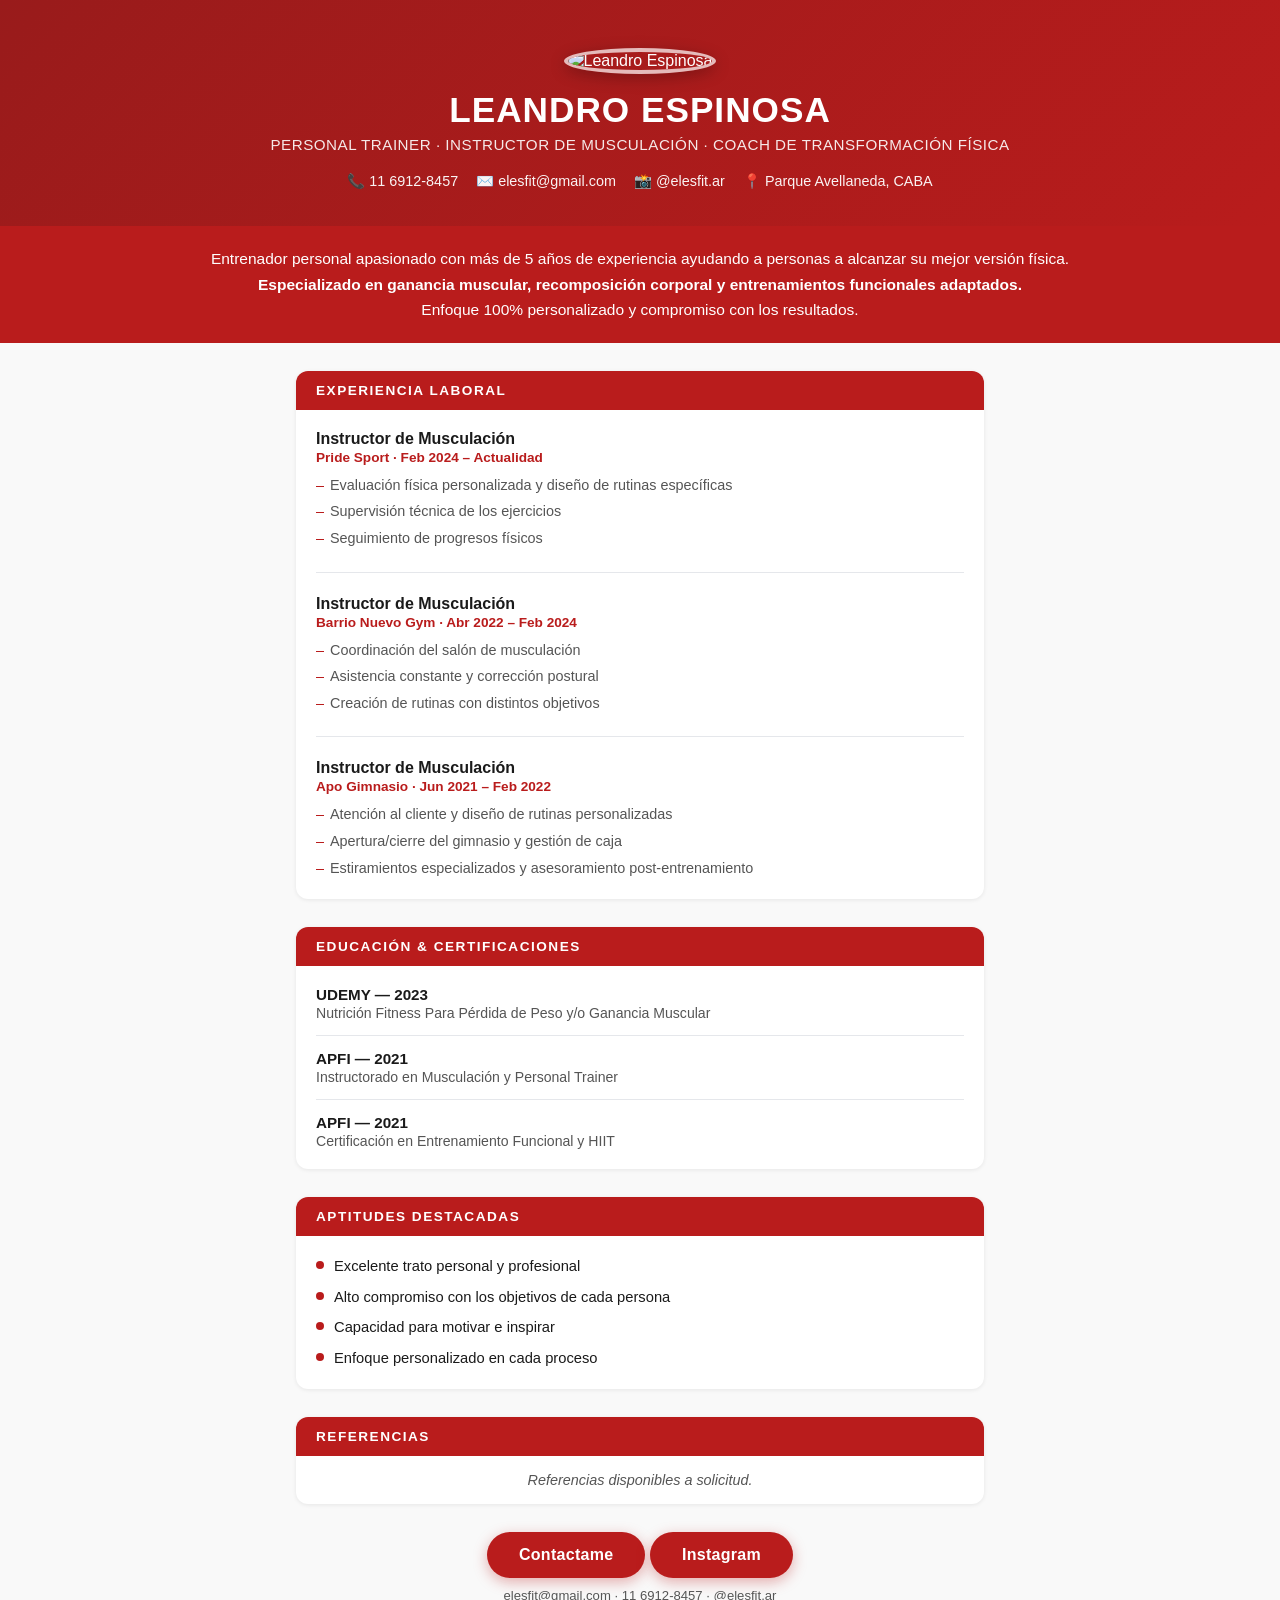
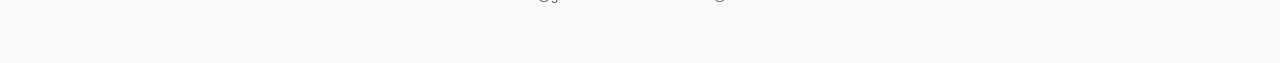
==== index.html @ 53b7972f "Add CV page" ====
<!DOCTYPE html>
<html lang="es">
<head>
  <meta charset="UTF-8">
  <meta name="viewport" content="width=device-width, initial-scale=1">
  <title>Leandro Espinosa — Personal Trainer</title>
  <meta name="description" content="Personal Trainer, Instructor de Musculación & Coach de Transformación Física. +5 años de experiencia. Parque Avellaneda, CABA.">
  <link rel="icon" type="image/png" href="/favicon.png">
  <meta property="og:type" content="website">
  <meta property="og:title" content="Leandro Espinosa — Personal Trainer">
  <meta property="og:description" content="Personal Trainer, Instructor de Musculación & Coach de Transformación Física. +5 años de experiencia. Parque Avellaneda, CABA.">
  <meta property="og:image" content="https://raw.githubusercontent.com/elesfit/elesfit/main/og-image.jpg">
  <meta name="twitter:card" content="summary_large_image">
  <meta name="twitter:image" content="https://raw.githubusercontent.com/elesfit/elesfit/main/og-image.jpg">
  <link rel="manifest" href="__ZAPIA_SITE_URL__/manifest.webmanifest">
  <meta name="theme-color" content="#b91c1c">
  <meta name="apple-mobile-web-app-capable" content="yes">
  <meta name="apple-mobile-web-app-status-bar-style" content="default">
  <meta name="apple-mobile-web-app-title" content="Leandro Espinosa">
  <link rel="apple-touch-icon" href="__ZAPIA_SITE_URL__/apple-touch-icon.png">
  <style>
    *, *::before, *::after { box-sizing: border-box; margin: 0; padding: 0; }

    :root {
      --red: #b91c1c;
      --red-dark: #991b1b;
      --bg: #f9f9f9;
      --card: #ffffff;
      --text: #1a1a1a;
      --muted: #555;
      --border: #e5e7eb;
    }

    body {
      font-family: 'Segoe UI', Arial, sans-serif;
      background: var(--bg);
      color: var(--text);
      min-height: 100vh;
    }

    /* ── HERO ── */
    .hero {
      background: linear-gradient(135deg, var(--red-dark) 0%, var(--red) 100%);
      color: #fff;
      padding: 48px 24px 36px;
      text-align: center;
    }

    .hero-name {
      font-size: 2.2rem;
      font-weight: 800;
      letter-spacing: 1px;
      text-transform: uppercase;
    }

    .hero-title {
      font-size: 0.95rem;
      font-weight: 400;
      opacity: 0.9;
      margin-top: 6px;
      letter-spacing: 0.5px;
      text-transform: uppercase;
    }

    .hero-contacts {
      margin-top: 20px;
      display: flex;
      flex-wrap: wrap;
      justify-content: center;
      gap: 10px 18px;
    }

    .hero-contacts a {
      color: #fff;
      text-decoration: none;
      font-size: 0.9rem;
      opacity: 0.95;
      display: flex;
      align-items: center;
      gap: 5px;
    }

    .hero-contacts a:hover { opacity: 1; text-decoration: underline; }

    /* ── PROFILE PHOTO ── */
    .hero-photo {
      width: 120px;
      height: 120px;
      border-radius: 50%;
      object-fit: cover;
      object-position: center top;
      border: 4px solid rgba(255,255,255,0.7);
      margin-bottom: 16px;
      box-shadow: 0 4px 16px rgba(0,0,0,0.25);
    }

    /* ── INTRO ── */
    .intro {
      background: var(--red);
      color: #fff;
      padding: 20px 24px;
      text-align: center;
      font-size: 0.97rem;
      line-height: 1.65;
    }

    .intro strong { font-weight: 700; }

    /* ── MAIN LAYOUT ── */
    .container {
      max-width: 720px;
      margin: 0 auto;
      padding: 28px 16px 60px;
      display: flex;
      flex-direction: column;
      gap: 28px;
    }

    /* ── CARD ── */
    .card {
      background: var(--card);
      border-radius: 12px;
      box-shadow: 0 1px 4px rgba(0,0,0,0.08);
      overflow: hidden;
    }

    .card-header {
      background: var(--red);
      color: #fff;
      padding: 12px 20px;
      font-size: 0.85rem;
      font-weight: 700;
      letter-spacing: 1.5px;
      text-transform: uppercase;
    }

    .card-body {
      padding: 20px;
    }

    /* ── EXPERIENCE ── */
    .job + .job {
      margin-top: 22px;
      padding-top: 22px;
      border-top: 1px solid var(--border);
    }

    .job-role {
      font-size: 1rem;
      font-weight: 700;
      color: var(--text);
    }

    .job-meta {
      font-size: 0.85rem;
      color: var(--red);
      font-weight: 600;
      margin-top: 2px;
    }

    .job-tasks {
      margin-top: 10px;
      list-style: none;
      display: flex;
      flex-direction: column;
      gap: 5px;
    }

    .job-tasks li {
      font-size: 0.9rem;
      color: var(--muted);
      padding-left: 14px;
      position: relative;
      line-height: 1.5;
    }

    .job-tasks li::before {
      content: "–";
      position: absolute;
      left: 0;
      color: var(--red);
    }

    /* ── EDUCATION ── */
    .edu-item + .edu-item {
      margin-top: 14px;
      padding-top: 14px;
      border-top: 1px solid var(--border);
    }

    .edu-title {
      font-size: 0.95rem;
      font-weight: 700;
    }

    .edu-sub {
      font-size: 0.88rem;
      color: var(--muted);
      margin-top: 2px;
    }

    /* ── SKILLS ── */
    .skills-grid {
      display: flex;
      flex-direction: column;
      gap: 10px;
    }

    .skill-item {
      display: flex;
      align-items: flex-start;
      gap: 10px;
      font-size: 0.92rem;
      color: var(--text);
      line-height: 1.4;
    }

    .skill-dot {
      width: 8px;
      height: 8px;
      border-radius: 50%;
      background: var(--red);
      margin-top: 5px;
      flex-shrink: 0;
    }

    /* ── REFERENCES ── */
    .ref-note {
      font-size: 0.9rem;
      color: var(--muted);
      font-style: italic;
      text-align: center;
      padding: 16px 20px;
    }

    /* ── CONTACT CTA ── */
    .cta {
      text-align: center;
      padding: 0 16px;
    }

    .cta a {
      display: inline-block;
      background: var(--red);
      color: #fff;
      text-decoration: none;
      padding: 14px 32px;
      border-radius: 30px;
      font-weight: 700;
      font-size: 1rem;
      letter-spacing: 0.3px;
      box-shadow: 0 4px 14px rgba(185,28,28,0.35);
    }

    .cta a:hover { background: var(--red-dark); }

    .cta-label {
      margin-top: 10px;
      font-size: 0.82rem;
      color: var(--muted);
    }
  </style>
</head>
<body>

  <!-- HERO -->
  <div class="hero">
    <img class="hero-photo" src="https://raw.githubusercontent.com/elesfit/elesfit/main/og-image.jpg" alt="Leandro Espinosa">
    <div class="hero-name">Leandro Espinosa</div>
    <div class="hero-title">Personal Trainer · Instructor de Musculación · Coach de Transformación Física</div>
    <div class="hero-contacts">
      <a href="tel:+541169128457">📞 11 6912-8457</a>
      <a href="mailto:elesfit@gmail.com">✉️ elesfit@gmail.com</a>
      <a href="https://www.instagram.com/elesfit.ar" target="_blank">📸 @elesfit.ar</a>
      <a href="#">📍 Parque Avellaneda, CABA</a>
    </div>
  </div>

  <!-- INTRO -->
  <div class="intro">
    Entrenador personal apasionado con más de 5 años de experiencia ayudando a personas a alcanzar su mejor versión física.<br>
    <strong>Especializado en ganancia muscular, recomposición corporal y entrenamientos funcionales adaptados.</strong><br>
    Enfoque 100% personalizado y compromiso con los resultados.
  </div>

  <div class="container">

    <!-- EXPERIENCIA LABORAL -->
    <div class="card">
      <div class="card-header">Experiencia Laboral</div>
      <div class="card-body">

        <div class="job">
          <div class="job-role">Instructor de Musculación</div>
          <div class="job-meta">Pride Sport · Feb 2024 – Actualidad</div>
          <ul class="job-tasks">
            <li>Evaluación física personalizada y diseño de rutinas específicas</li>
            <li>Supervisión técnica de los ejercicios</li>
            <li>Seguimiento de progresos físicos</li>
          </ul>
        </div>

        <div class="job">
          <div class="job-role">Instructor de Musculación</div>
          <div class="job-meta">Barrio Nuevo Gym · Abr 2022 – Feb 2024</div>
          <ul class="job-tasks">
            <li>Coordinación del salón de musculación</li>
            <li>Asistencia constante y corrección postural</li>
            <li>Creación de rutinas con distintos objetivos</li>
          </ul>
        </div>

        <div class="job">
          <div class="job-role">Instructor de Musculación</div>
          <div class="job-meta">Apo Gimnasio · Jun 2021 – Feb 2022</div>
          <ul class="job-tasks">
            <li>Atención al cliente y diseño de rutinas personalizadas</li>
            <li>Apertura/cierre del gimnasio y gestión de caja</li>
            <li>Estiramientos especializados y asesoramiento post-entrenamiento</li>
          </ul>
        </div>

      </div>
    </div>

    <!-- EDUCACIÓN -->
    <div class="card">
      <div class="card-header">Educación &amp; Certificaciones</div>
      <div class="card-body">

        <div class="edu-item">
          <div class="edu-title">UDEMY — 2023</div>
          <div class="edu-sub">Nutrición Fitness Para Pérdida de Peso y/o Ganancia Muscular</div>
        </div>

        <div class="edu-item">
          <div class="edu-title">APFI — 2021</div>
          <div class="edu-sub">Instructorado en Musculación y Personal Trainer</div>
        </div>

        <div class="edu-item">
          <div class="edu-title">APFI — 2021</div>
          <div class="edu-sub">Certificación en Entrenamiento Funcional y HIIT</div>
        </div>

      </div>
    </div>

    <!-- APTITUDES -->
    <div class="card">
      <div class="card-header">Aptitudes Destacadas</div>
      <div class="card-body">
        <div class="skills-grid">
          <div class="skill-item"><div class="skill-dot"></div><span>Excelente trato personal y profesional</span></div>
          <div class="skill-item"><div class="skill-dot"></div><span>Alto compromiso con los objetivos de cada persona</span></div>
          <div class="skill-item"><div class="skill-dot"></div><span>Capacidad para motivar e inspirar</span></div>
          <div class="skill-item"><div class="skill-dot"></div><span>Enfoque personalizado en cada proceso</span></div>
        </div>
      </div>
    </div>

    <!-- REFERENCIAS -->
    <div class="card">
      <div class="card-header">Referencias</div>
      <div class="ref-note">Referencias disponibles a solicitud.</div>
    </div>

    <!-- CTA -->
    <div class="cta">
      <a href="mailto:elesfit@gmail.com">Contactame</a>
      <a href="https://www.instagram.com/elesfit.ar" target="_blank">Instagram</a>
      <div class="cta-label">elesfit@gmail.com · 11 6912-8457 · @elesfit.ar</div>
    </div>

  </div>

</body>
</html>
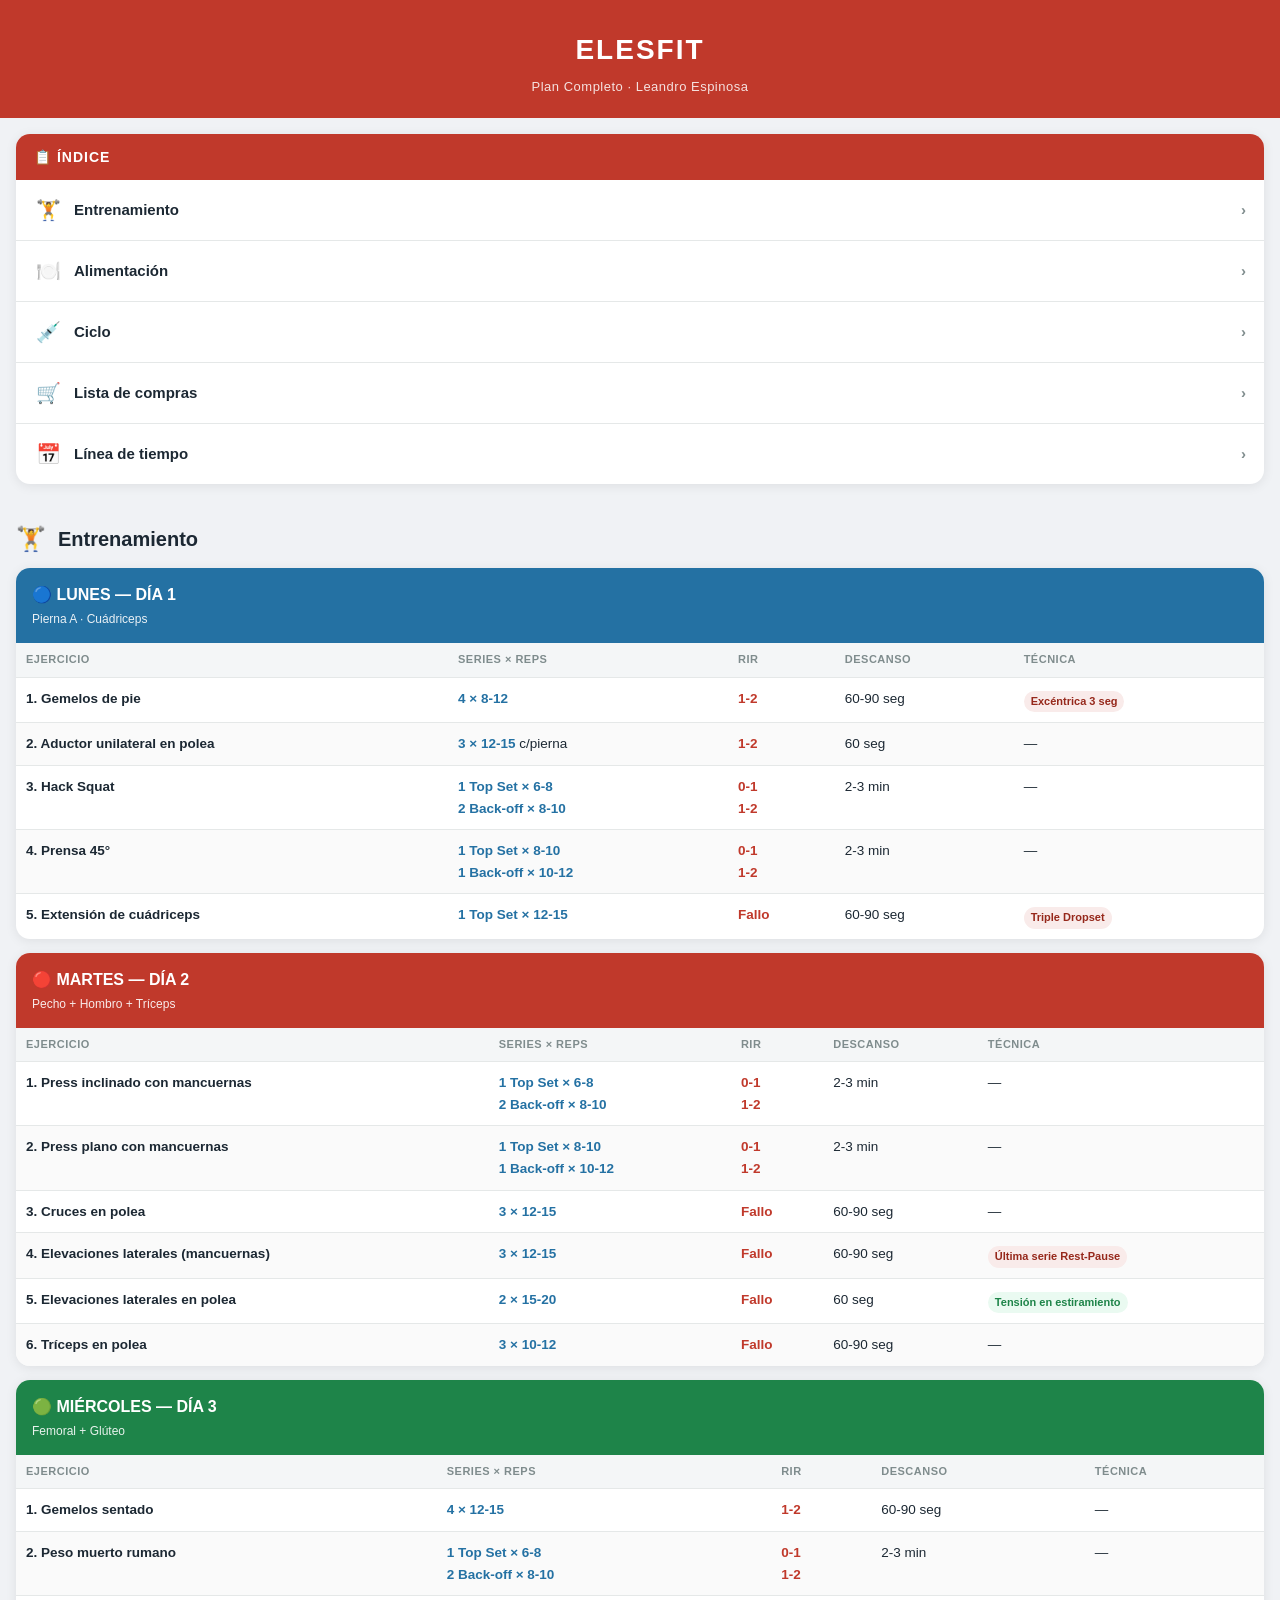
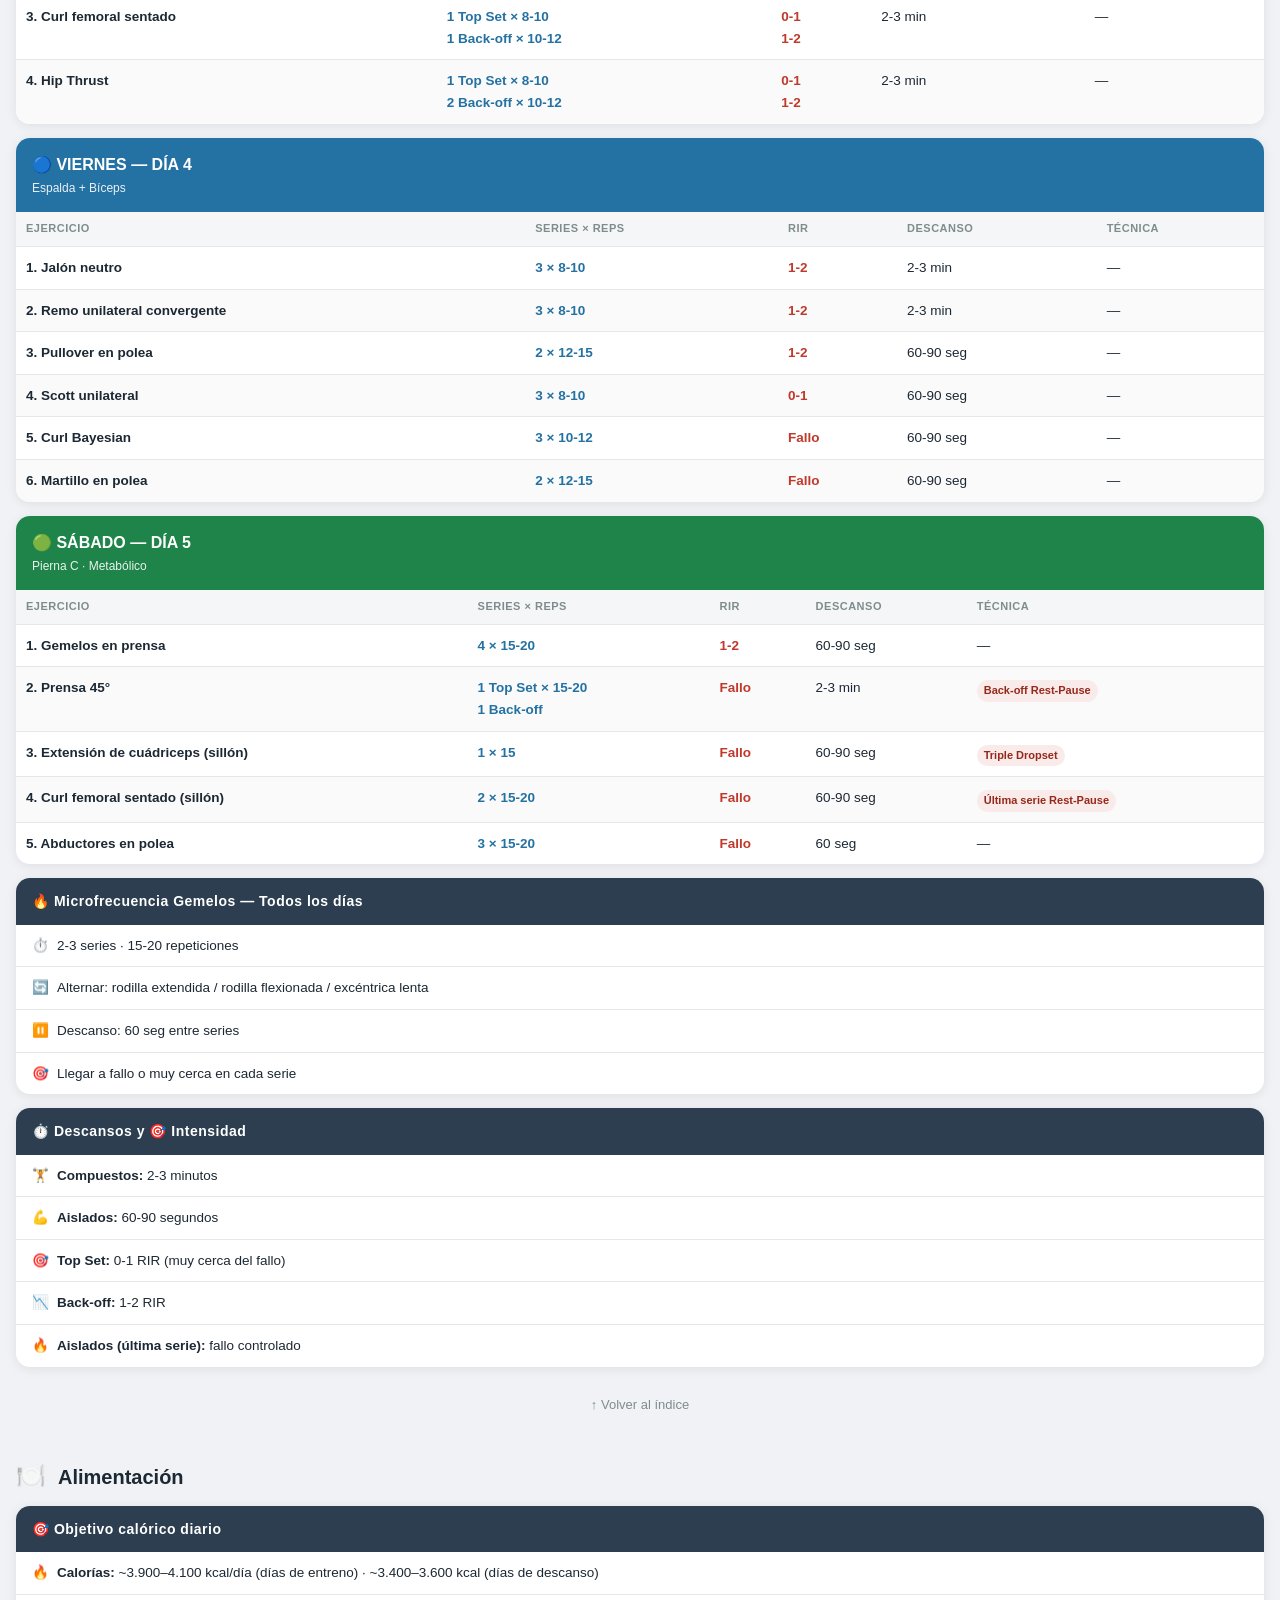
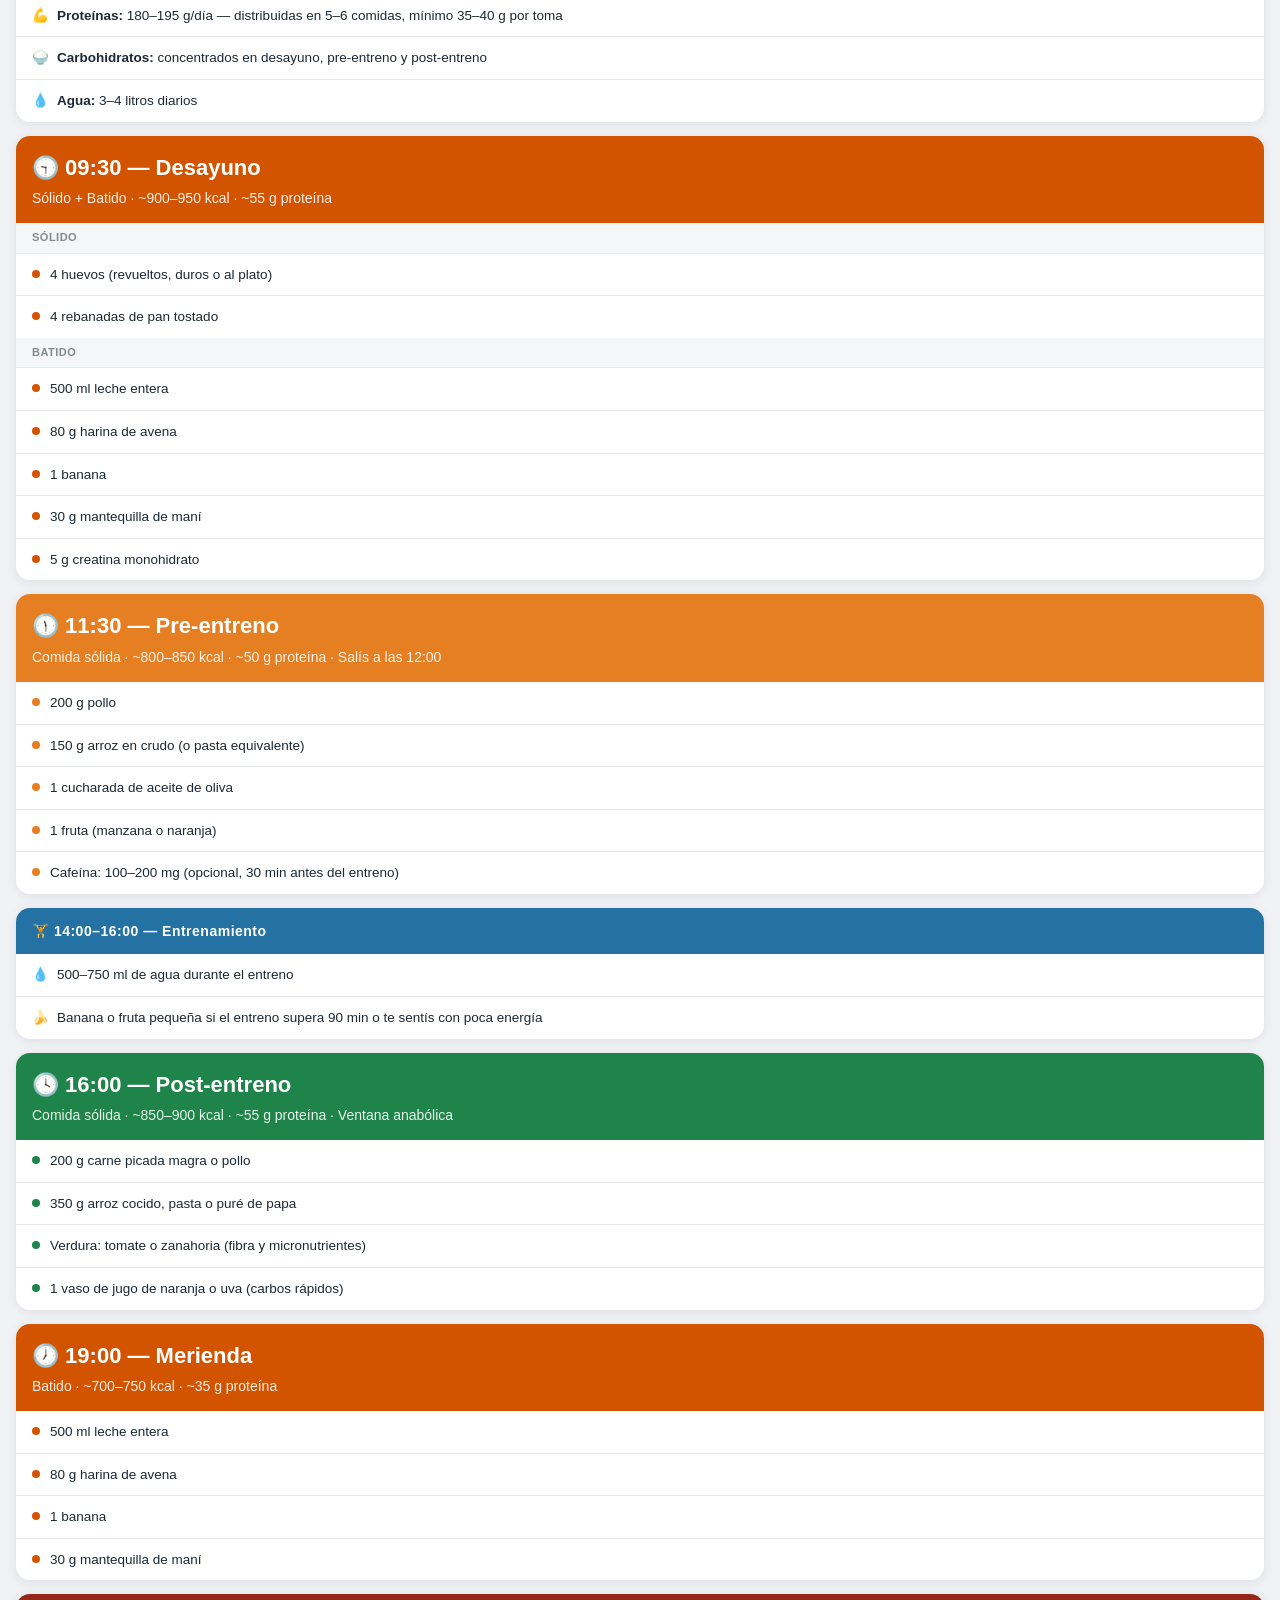
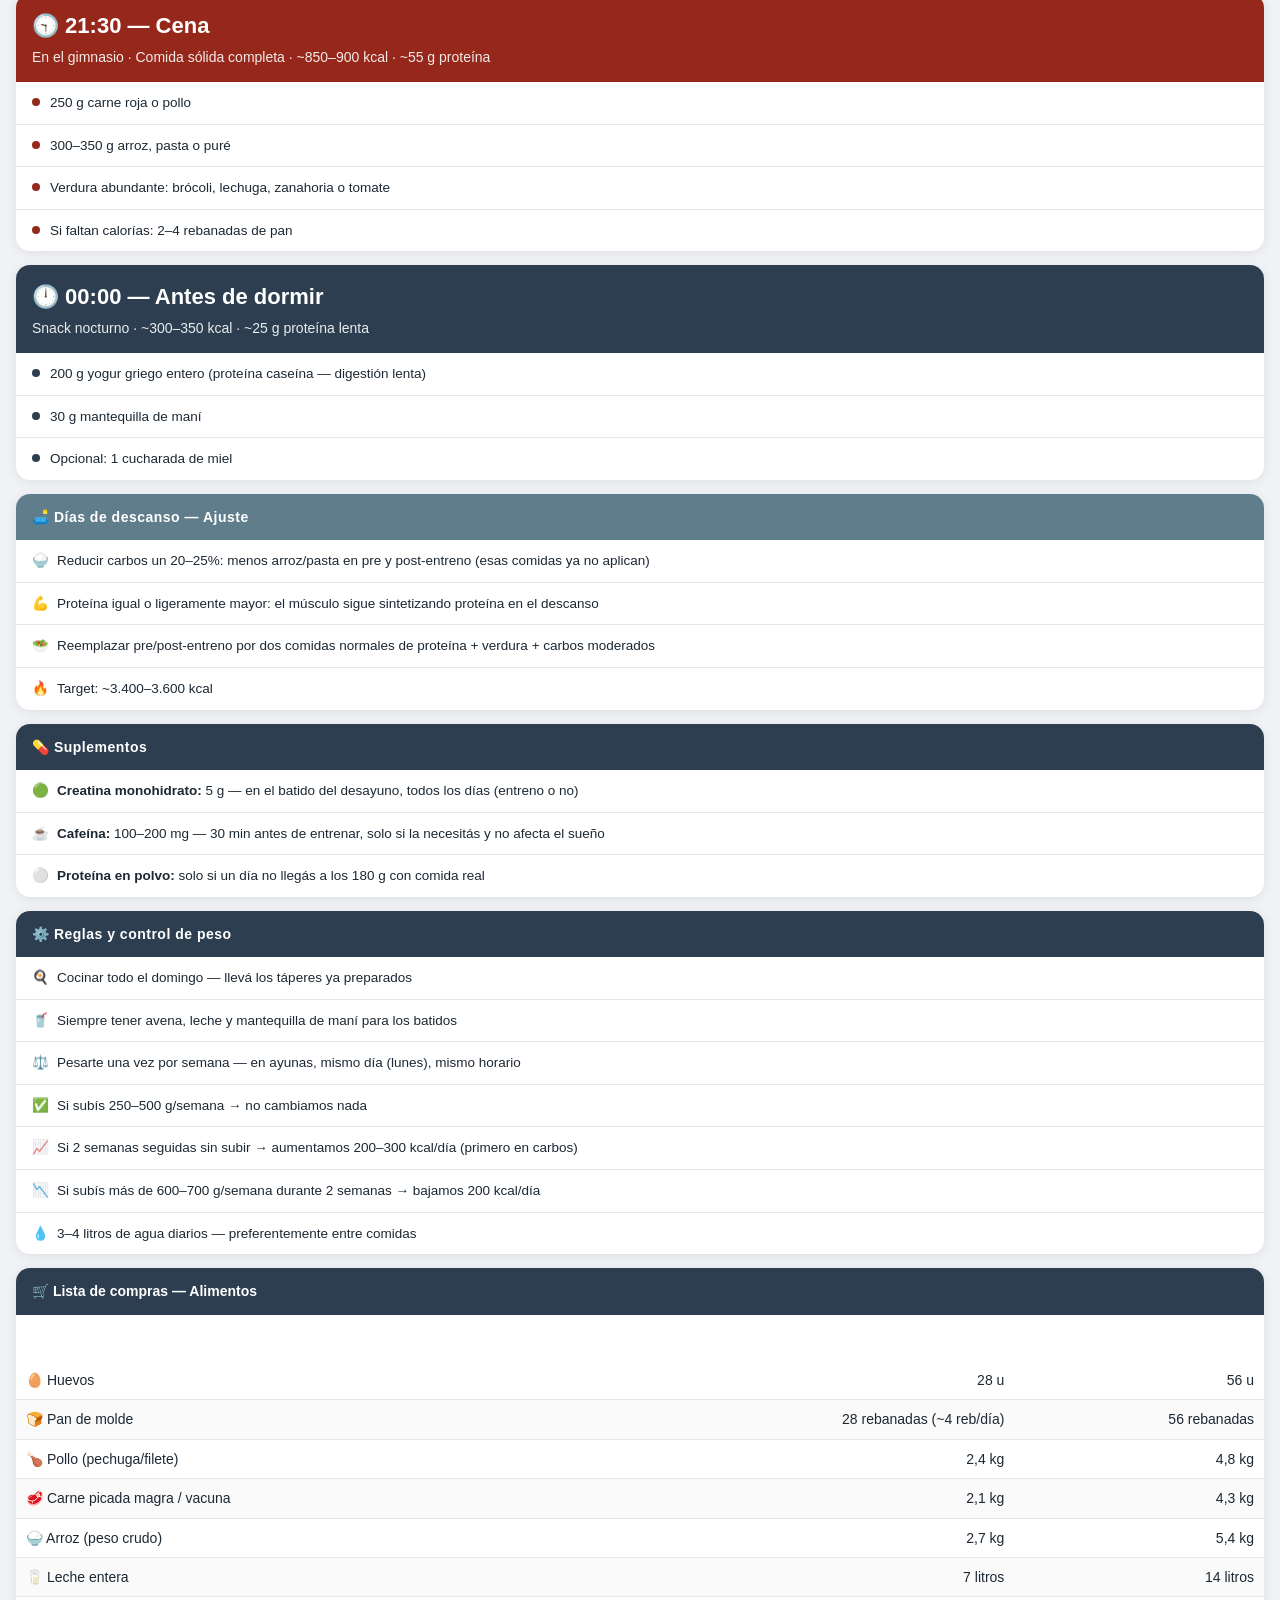
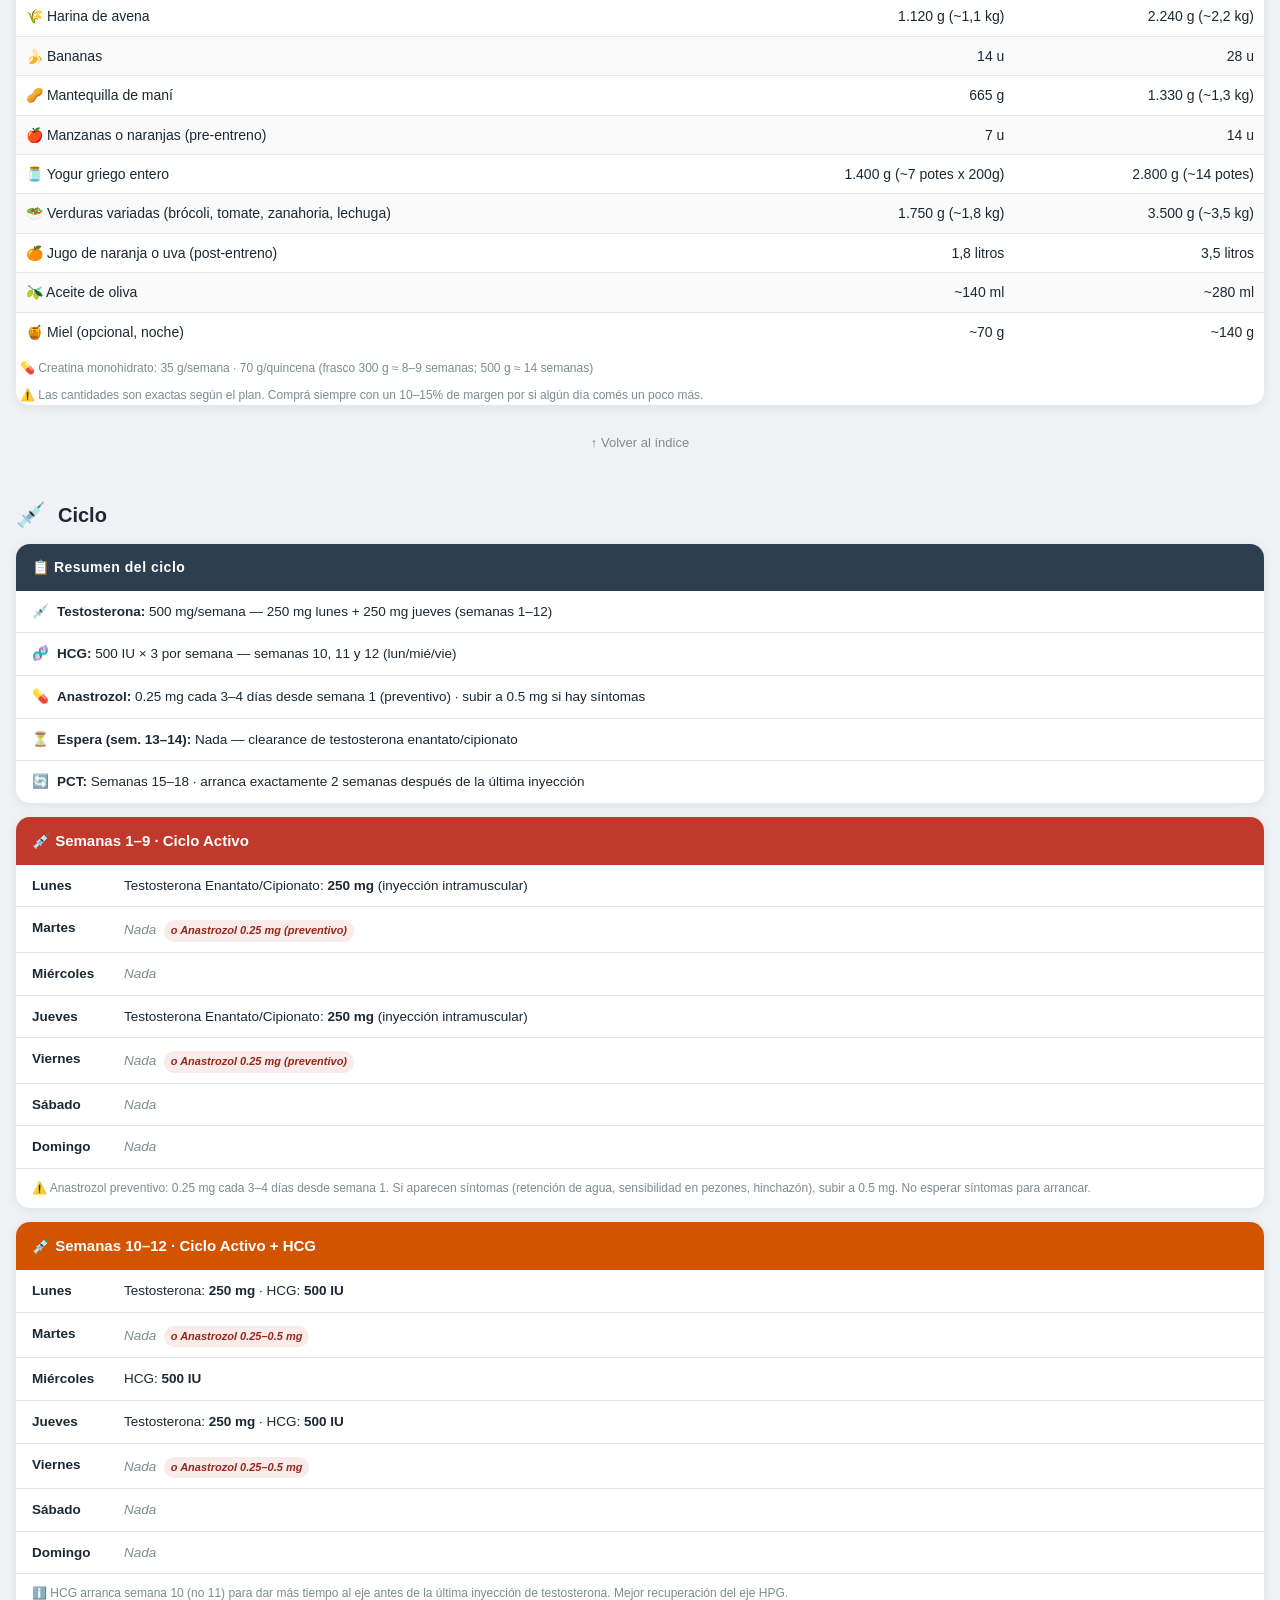
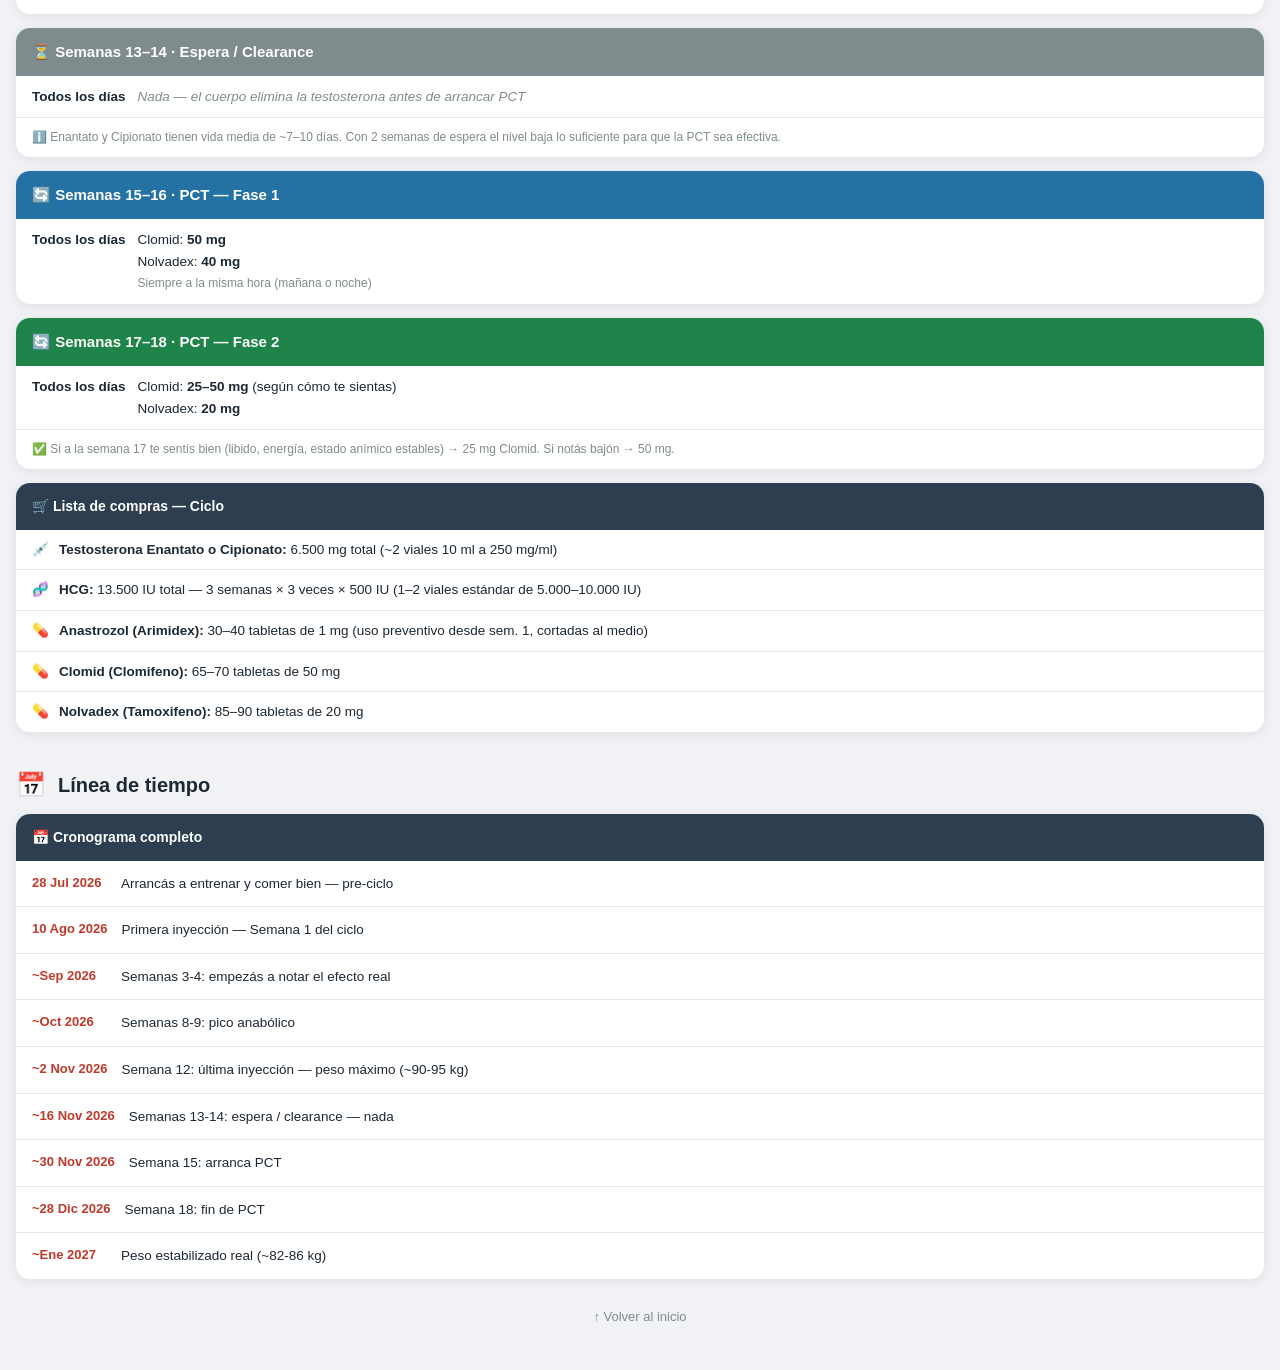
==== commit 95f40df0: "Plan 90KG ELESFIT — actualización completa" ====
--- a/index.html
+++ b/index.html
@@ -3,376 +3,1178 @@
 <head>
   <meta charset="UTF-8">
   <meta name="viewport" content="width=device-width, initial-scale=1">
-  <title>Leandro Espinosa — Personal Trainer</title>
-  <meta name="description" content="Personal Trainer, Instructor de Musculación & Coach de Transformación Física. +5 años de experiencia. Parque Avellaneda, CABA.">
+  <title>PLAN 90KG ELESFIT</title>
+  <meta name="description" content="Plan completo de entrenamiento, alimentación y ciclo para llegar a 90 kg — Leandro Espinosa / ELESFIT">
   <link rel="icon" type="image/png" href="/favicon.png">
   <meta property="og:type" content="website">
-  <meta property="og:title" content="Leandro Espinosa — Personal Trainer">
-  <meta property="og:description" content="Personal Trainer, Instructor de Musculación & Coach de Transformación Física. +5 años de experiencia. Parque Avellaneda, CABA.">
-  <meta property="og:image" content="https://raw.githubusercontent.com/elesfit/elesfit/main/og-image.jpg">
+  <meta property="og:title" content="PLAN 90KG ELESFIT">
+  <meta property="og:description" content="Plan completo de entrenamiento, alimentación y ciclo para llegar a 90 kg — Leandro Espinosa / ELESFIT">
+  <meta property="og:image" content="https://elesfit.github.io/elesfit/preview.jpg">
+  <meta property="og:image:width" content="1280">
+  <meta property="og:image:height" content="720">
   <meta name="twitter:card" content="summary_large_image">
-  <meta name="twitter:image" content="https://raw.githubusercontent.com/elesfit/elesfit/main/og-image.jpg">
-  <link rel="manifest" href="__ZAPIA_SITE_URL__/manifest.webmanifest">
-  <meta name="theme-color" content="#b91c1c">
+  <meta name="twitter:title" content="PLAN 90KG ELESFIT">
+  <meta name="twitter:description" content="Plan completo de entrenamiento, alimentación y ciclo — ELESFIT">
+  <meta name="twitter:image" content="https://elesfit.github.io/elesfit/preview.jpg">
+  <meta property="og:image" content="__ZAPIA_SITE_ORIGIN__/_z/og.png">
+  <meta name="twitter:card" content="summary_large_image">
+  <meta name="twitter:image" content="__ZAPIA_SITE_ORIGIN__/_z/og.png">
+  <meta name="theme-color" content="#C0392B">
   <meta name="apple-mobile-web-app-capable" content="yes">
   <meta name="apple-mobile-web-app-status-bar-style" content="default">
-  <meta name="apple-mobile-web-app-title" content="Leandro Espinosa">
+  <meta name="apple-mobile-web-app-title" content="ELESFIT Plan">
+  <link rel="manifest" href="__ZAPIA_SITE_URL__/manifest.webmanifest">
   <link rel="apple-touch-icon" href="__ZAPIA_SITE_URL__/apple-touch-icon.png">
   <style>
-    *, *::before, *::after { box-sizing: border-box; margin: 0; padding: 0; }
-
     :root {
-      --red: #b91c1c;
-      --red-dark: #991b1b;
-      --bg: #f9f9f9;
-      --card: #ffffff;
-      --text: #1a1a1a;
-      --muted: #555;
-      --border: #e5e7eb;
-    }
-
+      --red: #C0392B;
+      --red-dark: #96281B;
+      --red-light: #F9EBEA;
+      --blue: #2471A3;
+      --blue-light: #EBF5FB;
+      --green: #1E8449;
+      --green-light: #EAFAF1;
+      --orange: #D35400;
+      --orange-light: #FDF2E9;
+      --gray: #F4F6F7;
+      --text: #1C2833;
+      --muted: #7F8C8D;
+      --border: #E5E8E8;
+      --white: #FFFFFF;
+      --radius: 14px;
+      --shadow: 0 2px 12px rgba(0,0,0,0.08);
+    }
+    * { box-sizing: border-box; margin: 0; padding: 0; }
     body {
-      font-family: 'Segoe UI', Arial, sans-serif;
-      background: var(--bg);
+      font-family: -apple-system, BlinkMacSystemFont, 'Segoe UI', Roboto, sans-serif;
+      background: #F0F2F5;
       color: var(--text);
-      min-height: 100vh;
-    }
-
-    /* ── HERO ── */
-    .hero {
-      background: linear-gradient(135deg, var(--red-dark) 0%, var(--red) 100%);
-      color: #fff;
-      padding: 48px 24px 36px;
+      font-size: 15px;
+      line-height: 1.6;
+    }
+
+    /* HEADER */
+    header {
+      background: var(--red);
+      color: white;
+      padding: 28px 20px 20px;
       text-align: center;
     }
-
-    .hero-name {
-      font-size: 2.2rem;
-      font-weight: 800;
+    header .logo-text {
+      font-size: 28px;
+      font-weight: 900;
+      letter-spacing: 2px;
+    }
+    header .subtitle {
+      font-size: 13px;
+      opacity: 0.85;
+      margin-top: 4px;
+      letter-spacing: 0.5px;
+    }
+
+    /* ÍNDICE */
+    .index-nav {
+      background: var(--white);
+      margin: 16px;
+      border-radius: var(--radius);
+      box-shadow: var(--shadow);
+      overflow: hidden;
+    }
+    .index-nav h2 {
+      background: var(--red);
+      color: white;
+      padding: 12px 18px;
+      font-size: 14px;
       letter-spacing: 1px;
       text-transform: uppercase;
     }
-
-    .hero-title {
-      font-size: 0.95rem;
-      font-weight: 400;
-      opacity: 0.9;
-      margin-top: 6px;
-      letter-spacing: 0.5px;
-      text-transform: uppercase;
-    }
-
-    .hero-contacts {
-      margin-top: 20px;
-      display: flex;
-      flex-wrap: wrap;
-      justify-content: center;
-      gap: 10px 18px;
-    }
-
-    .hero-contacts a {
-      color: #fff;
-      text-decoration: none;
-      font-size: 0.9rem;
-      opacity: 0.95;
+    .index-nav a {
       display: flex;
       align-items: center;
-      gap: 5px;
-    }
-
-    .hero-contacts a:hover { opacity: 1; text-decoration: underline; }
-
-    /* ── PROFILE PHOTO ── */
-    .hero-photo {
-      width: 120px;
-      height: 120px;
-      border-radius: 50%;
-      object-fit: cover;
-      object-position: center top;
-      border: 4px solid rgba(255,255,255,0.7);
-      margin-bottom: 16px;
-      box-shadow: 0 4px 16px rgba(0,0,0,0.25);
-    }
-
-    /* ── INTRO ── */
-    .intro {
-      background: var(--red);
-      color: #fff;
-      padding: 20px 24px;
-      text-align: center;
-      font-size: 0.97rem;
-      line-height: 1.65;
-    }
-
-    .intro strong { font-weight: 700; }
-
-    /* ── MAIN LAYOUT ── */
-    .container {
-      max-width: 720px;
-      margin: 0 auto;
-      padding: 28px 16px 60px;
+      gap: 12px;
+      padding: 14px 18px;
+      text-decoration: none;
+      color: var(--text);
+      font-weight: 600;
+      font-size: 15px;
+      border-bottom: 1px solid var(--border);
+      transition: background 0.15s;
+    }
+    .index-nav a:last-child { border-bottom: none; }
+    .index-nav a:active { background: var(--gray); }
+    .index-nav .icon { font-size: 20px; width: 28px; text-align: center; }
+    .index-nav .arrow { margin-left: auto; color: var(--muted); }
+
+    /* SECTION HEADERS */
+    .section-header {
       display: flex;
-      flex-direction: column;
-      gap: 28px;
-    }
-
-    /* ── CARD ── */
+      align-items: center;
+      gap: 12px;
+      padding: 20px 16px 10px;
+    }
+    .section-header h2 {
+      font-size: 20px;
+      font-weight: 800;
+    }
+    .section-header .emoji { font-size: 24px; }
+
+    /* CARDS */
     .card {
-      background: var(--card);
-      border-radius: 12px;
-      box-shadow: 0 1px 4px rgba(0,0,0,0.08);
+      background: var(--white);
+      margin: 0 16px 14px;
+      border-radius: var(--radius);
+      box-shadow: var(--shadow);
       overflow: hidden;
     }
-
     .card-header {
-      background: var(--red);
-      color: #fff;
-      padding: 12px 20px;
-      font-size: 0.85rem;
+      padding: 14px 16px;
+      display: flex;
+      align-items: center;
+      gap: 10px;
+    }
+    .card-header h3 { font-size: 16px; font-weight: 800; }
+    .card-header .muscles { font-size: 12px; color: white; opacity: 0.9; margin-top: 2px; }
+
+    /* COLORES POR DÍA */
+    .day-blue .card-header { background: var(--blue); color: white; }
+    .day-red .card-header { background: var(--red); color: white; }
+    .day-green .card-header { background: var(--green); color: white; }
+    .day-orange .card-header { background: var(--orange); color: white; }
+
+    /* TABLA DE EJERCICIOS */
+    .exercise-table {
+      width: 100%;
+      border-collapse: collapse;
+    }
+    .exercise-table thead {
+      background: var(--gray);
+    }
+    .exercise-table th {
+      font-size: 11px;
+      text-transform: uppercase;
+      letter-spacing: 0.5px;
+      color: var(--muted);
+      padding: 8px 10px;
+      text-align: left;
       font-weight: 700;
-      letter-spacing: 1.5px;
-      text-transform: uppercase;
-    }
-
-    .card-body {
-      padding: 20px;
-    }
-
-    /* ── EXPERIENCE ── */
-    .job + .job {
-      margin-top: 22px;
-      padding-top: 22px;
+      border-bottom: 1px solid var(--border);
+    }
+    .exercise-table td {
+      padding: 10px 10px;
+      font-size: 13.5px;
+      border-bottom: 1px solid var(--border);
+      vertical-align: top;
+    }
+    .exercise-table tr:last-child td { border-bottom: none; }
+    .exercise-table tr:nth-child(even) { background: #FAFAFA; }
+
+    .ex-name { font-weight: 700; color: var(--text); }
+    .ex-reps { color: var(--blue); font-weight: 600; }
+    .ex-rir { color: var(--red); font-weight: 600; }
+    .tag {
+      display: inline-block;
+      background: var(--red-light);
+      color: var(--red-dark);
+      font-size: 11px;
+      font-weight: 700;
+      padding: 2px 7px;
+      border-radius: 20px;
+      margin-top: 3px;
+    }
+    .tag.blue { background: var(--blue-light); color: var(--blue); }
+    .tag.green { background: var(--green-light); color: var(--green); }
+    .tag.orange { background: var(--orange-light); color: var(--orange); }
+
+    /* NOTA AL PIE DE CARD */
+    .card-note {
+      background: var(--gray);
+      padding: 10px 14px;
+      font-size: 12.5px;
+      color: var(--muted);
       border-top: 1px solid var(--border);
     }
 
-    .job-role {
-      font-size: 1rem;
-      font-weight: 700;
-      color: var(--text);
-    }
-
-    .job-meta {
-      font-size: 0.85rem;
-      color: var(--red);
-      font-weight: 600;
-      margin-top: 2px;
-    }
-
-    .job-tasks {
-      margin-top: 10px;
+    /* REGLAS GENERALES */
+    .rules-card {
+      background: var(--white);
+      margin: 0 16px 14px;
+      border-radius: var(--radius);
+      box-shadow: var(--shadow);
+      overflow: hidden;
+    }
+    .rules-card .rules-header {
+      background: #2C3E50;
+      color: white;
+      padding: 12px 16px;
+      font-size: 14px;
+      font-weight: 800;
+      letter-spacing: 0.5px;
+    }
+    .rules-card ul {
       list-style: none;
+      padding: 0;
+    }
+    .rules-card ul li {
+      padding: 10px 16px;
+      border-bottom: 1px solid var(--border);
+      font-size: 13.5px;
       display: flex;
-      flex-direction: column;
-      gap: 5px;
-    }
-
-    .job-tasks li {
-      font-size: 0.9rem;
-      color: var(--muted);
-      padding-left: 14px;
-      position: relative;
-      line-height: 1.5;
-    }
-
-    .job-tasks li::before {
-      content: "–";
-      position: absolute;
-      left: 0;
-      color: var(--red);
-    }
-
-    /* ── EDUCATION ── */
-    .edu-item + .edu-item {
-      margin-top: 14px;
-      padding-top: 14px;
-      border-top: 1px solid var(--border);
-    }
-
-    .edu-title {
-      font-size: 0.95rem;
-      font-weight: 700;
-    }
-
-    .edu-sub {
-      font-size: 0.88rem;
-      color: var(--muted);
-      margin-top: 2px;
-    }
-
-    /* ── SKILLS ── */
-    .skills-grid {
-      display: flex;
-      flex-direction: column;
-      gap: 10px;
-    }
-
-    .skill-item {
+      gap: 8px;
+    }
+    .rules-card ul li:last-child { border-bottom: none; }
+
+    /* ALIMENTACIÓN */
+    .meal-card {
+      background: var(--white);
+      margin: 0 16px 14px;
+      border-radius: var(--radius);
+      box-shadow: var(--shadow);
+      overflow: hidden;
+    }
+    .meal-header {
+      background: var(--orange);
+      color: white;
+      padding: 14px 16px;
+    }
+    .meal-header .time { font-size: 22px; font-weight: 900; }
+    .meal-header .meal-name { font-size: 14px; opacity: 0.9; margin-top: 2px; }
+    .meal-items {
+      padding: 0;
+    }
+    .meal-item {
       display: flex;
       align-items: flex-start;
       gap: 10px;
-      font-size: 0.92rem;
-      color: var(--text);
-      line-height: 1.4;
-    }
-
-    .skill-dot {
+      padding: 10px 16px;
+      border-bottom: 1px solid var(--border);
+      font-size: 13.5px;
+    }
+    .meal-item:last-child { border-bottom: none; }
+    .meal-item .dot {
       width: 8px;
       height: 8px;
       border-radius: 50%;
-      background: var(--red);
-      margin-top: 5px;
+      background: var(--orange);
+      margin-top: 6px;
       flex-shrink: 0;
     }
-
-    /* ── REFERENCES ── */
-    .ref-note {
-      font-size: 0.9rem;
+    .meal-section-label {
+      background: var(--gray);
+      padding: 6px 16px;
+      font-size: 11px;
+      font-weight: 700;
+      text-transform: uppercase;
+      letter-spacing: 0.5px;
       color: var(--muted);
-      font-style: italic;
+      border-bottom: 1px solid var(--border);
+    }
+
+    /* CICLO */
+    .cycle-week {
+      background: var(--white);
+      margin: 0 16px 14px;
+      border-radius: var(--radius);
+      box-shadow: var(--shadow);
+      overflow: hidden;
+    }
+    .cycle-week-header {
+      padding: 12px 16px;
+      color: white;
+      font-weight: 800;
+      font-size: 15px;
+    }
+    .cycle-active { background: var(--red); }
+    .cycle-hcg { background: var(--orange); }
+    .cycle-wait { background: var(--muted); }
+    .cycle-pct1 { background: var(--blue); }
+    .cycle-pct2 { background: var(--green); }
+
+    .cycle-day {
+      display: flex;
+      align-items: flex-start;
+      padding: 10px 16px;
+      border-bottom: 1px solid var(--border);
+      gap: 12px;
+      font-size: 13.5px;
+    }
+    .cycle-day:last-child { border-bottom: none; }
+    .cycle-day .day-name {
+      font-weight: 700;
+      min-width: 80px;
+      color: var(--text);
+    }
+    .cycle-day .day-content { color: var(--text); }
+    .cycle-day .nothing { color: var(--muted); font-style: italic; }
+
+    /* SHOP LIST */
+    .shop-list {
+      background: var(--white);
+      margin: 0 16px 14px;
+      border-radius: var(--radius);
+      box-shadow: var(--shadow);
+      overflow: hidden;
+    }
+    .shop-list .shop-header {
+      background: #2C3E50;
+      color: white;
+      padding: 12px 16px;
+      font-size: 14px;
+      font-weight: 800;
+    }
+    .shop-list ul {
+      list-style: none;
+      padding: 0;
+    }
+    .shop-list ul li {
+      padding: 9px 16px;
+      border-bottom: 1px solid var(--border);
+      font-size: 13.5px;
+      display: flex;
+      gap: 10px;
+      align-items: center;
+    }
+    .shop-list ul li:last-child { border-bottom: none; }
+
+    /* TIMELINE */
+    .timeline {
+      background: var(--white);
+      margin: 0 16px 14px;
+      border-radius: var(--radius);
+      box-shadow: var(--shadow);
+      overflow: hidden;
+    }
+    .timeline .tl-header {
+      background: #2C3E50;
+      color: white;
+      padding: 12px 16px;
+      font-size: 14px;
+      font-weight: 800;
+    }
+    .tl-item {
+      display: flex;
+      gap: 14px;
+      padding: 12px 16px;
+      border-bottom: 1px solid var(--border);
+      align-items: flex-start;
+    }
+    .tl-item:last-child { border-bottom: none; }
+    .tl-date { font-weight: 700; min-width: 75px; color: var(--red); font-size: 13px; }
+    .tl-desc { font-size: 13.5px; }
+
+    /* SPACER */
+    .spacer { height: 20px; }
+    .section-spacer { height: 8px; }
+
+    /* BACK TO TOP */
+    .back-top {
+      display: block;
       text-align: center;
-      padding: 16px 20px;
-    }
-
-    /* ── CONTACT CTA ── */
-    .cta {
-      text-align: center;
-      padding: 0 16px;
-    }
-
-    .cta a {
-      display: inline-block;
-      background: var(--red);
-      color: #fff;
+      padding: 14px;
+      color: var(--muted);
+      font-size: 13px;
       text-decoration: none;
-      padding: 14px 32px;
-      border-radius: 30px;
-      font-weight: 700;
-      font-size: 1rem;
-      letter-spacing: 0.3px;
-      box-shadow: 0 4px 14px rgba(185,28,28,0.35);
-    }
-
-    .cta a:hover { background: var(--red-dark); }
-
-    .cta-label {
-      margin-top: 10px;
-      font-size: 0.82rem;
-      color: var(--muted);
-    }
+      margin-bottom: 8px;
+    }
+
+    /* ANCHOR OFFSET */
+    .anchor { display: block; height: 0; visibility: hidden; }
   </style>
 </head>
 <body>
 
-  <!-- HERO -->
-  <div class="hero">
-    <img class="hero-photo" src="https://raw.githubusercontent.com/elesfit/elesfit/main/og-image.jpg" alt="Leandro Espinosa">
-    <div class="hero-name">Leandro Espinosa</div>
-    <div class="hero-title">Personal Trainer · Instructor de Musculación · Coach de Transformación Física</div>
-    <div class="hero-contacts">
-      <a href="tel:+541169128457">📞 11 6912-8457</a>
-      <a href="mailto:elesfit@gmail.com">✉️ elesfit@gmail.com</a>
-      <a href="https://www.instagram.com/elesfit.ar" target="_blank">📸 @elesfit.ar</a>
-      <a href="#">📍 Parque Avellaneda, CABA</a>
+<!-- HEADER -->
+<header>
+  <div class="logo-text">ELESFIT</div>
+  <div class="subtitle">Plan Completo · Leandro Espinosa</div>
+</header>
+
+<!-- ÍNDICE -->
+<div class="index-nav">
+  <h2>📋 Índice</h2>
+  <a href="#entrenamiento">
+    <span class="icon">🏋️</span> Entrenamiento
+    <span class="arrow">›</span>
+  </a>
+  <a href="#alimentacion">
+    <span class="icon">🍽️</span> Alimentación
+    <span class="arrow">›</span>
+  </a>
+  <a href="#ciclo">
+    <span class="icon">💉</span> Ciclo
+    <span class="arrow">›</span>
+  </a>
+  <a href="#compras-ciclo">
+    <span class="icon">🛒</span> Lista de compras
+    <span class="arrow">›</span>
+  </a>
+  <a href="#timeline">
+    <span class="icon">📅</span> Línea de tiempo
+    <span class="arrow">›</span>
+  </a>
+</div>
+
+<!-- ==================== ENTRENAMIENTO ==================== -->
+<a class="anchor" id="entrenamiento"></a>
+<div class="section-header">
+  <span class="emoji">🏋️</span>
+  <h2>Entrenamiento</h2>
+</div>
+
+<!-- LUNES -->
+<div class="card day-blue">
+  <div class="card-header">
+    <div>
+      <h3>🔵 LUNES — DÍA 1</h3>
+      <div class="muscles">Pierna A · Cuádriceps</div>
     </div>
   </div>
-
-  <!-- INTRO -->
-  <div class="intro">
-    Entrenador personal apasionado con más de 5 años de experiencia ayudando a personas a alcanzar su mejor versión física.<br>
-    <strong>Especializado en ganancia muscular, recomposición corporal y entrenamientos funcionales adaptados.</strong><br>
-    Enfoque 100% personalizado y compromiso con los resultados.
-  </div>
-
-  <div class="container">
-
-    <!-- EXPERIENCIA LABORAL -->
-    <div class="card">
-      <div class="card-header">Experiencia Laboral</div>
-      <div class="card-body">
-
-        <div class="job">
-          <div class="job-role">Instructor de Musculación</div>
-          <div class="job-meta">Pride Sport · Feb 2024 – Actualidad</div>
-          <ul class="job-tasks">
-            <li>Evaluación física personalizada y diseño de rutinas específicas</li>
-            <li>Supervisión técnica de los ejercicios</li>
-            <li>Seguimiento de progresos físicos</li>
-          </ul>
-        </div>
-
-        <div class="job">
-          <div class="job-role">Instructor de Musculación</div>
-          <div class="job-meta">Barrio Nuevo Gym · Abr 2022 – Feb 2024</div>
-          <ul class="job-tasks">
-            <li>Coordinación del salón de musculación</li>
-            <li>Asistencia constante y corrección postural</li>
-            <li>Creación de rutinas con distintos objetivos</li>
-          </ul>
-        </div>
-
-        <div class="job">
-          <div class="job-role">Instructor de Musculación</div>
-          <div class="job-meta">Apo Gimnasio · Jun 2021 – Feb 2022</div>
-          <ul class="job-tasks">
-            <li>Atención al cliente y diseño de rutinas personalizadas</li>
-            <li>Apertura/cierre del gimnasio y gestión de caja</li>
-            <li>Estiramientos especializados y asesoramiento post-entrenamiento</li>
-          </ul>
-        </div>
-
-      </div>
+  <table class="exercise-table">
+    <thead>
+      <tr>
+        <th>Ejercicio</th>
+        <th>Series × Reps</th>
+        <th>RIR</th>
+        <th>Descanso</th>
+        <th>Técnica</th>
+      </tr>
+    </thead>
+    <tbody>
+      <tr>
+        <td><span class="ex-name">1. Gemelos de pie</span></td>
+        <td><span class="ex-reps">4 × 8-12</span></td>
+        <td><span class="ex-rir">1-2</span></td>
+        <td>60-90 seg</td>
+        <td><span class="tag">Excéntrica 3 seg</span></td>
+      </tr>
+      <tr>
+        <td><span class="ex-name">2. Aductor unilateral en polea</span></td>
+        <td><span class="ex-reps">3 × 12-15</span> c/pierna</td>
+        <td><span class="ex-rir">1-2</span></td>
+        <td>60 seg</td>
+        <td>—</td>
+      </tr>
+      <tr>
+        <td><span class="ex-name">3. Hack Squat</span></td>
+        <td>
+          <span class="ex-reps">1 Top Set × 6-8</span><br>
+          <span class="ex-reps">2 Back-off × 8-10</span>
+        </td>
+        <td>
+          <span class="ex-rir">0-1</span><br>
+          <span class="ex-rir">1-2</span>
+        </td>
+        <td>2-3 min</td>
+        <td>—</td>
+      </tr>
+      <tr>
+        <td><span class="ex-name">4. Prensa 45°</span></td>
+        <td>
+          <span class="ex-reps">1 Top Set × 8-10</span><br>
+          <span class="ex-reps">1 Back-off × 10-12</span>
+        </td>
+        <td>
+          <span class="ex-rir">0-1</span><br>
+          <span class="ex-rir">1-2</span>
+        </td>
+        <td>2-3 min</td>
+        <td>—</td>
+      </tr>
+      <tr>
+        <td><span class="ex-name">5. Extensión de cuádriceps</span></td>
+        <td><span class="ex-reps">1 Top Set × 12-15</span></td>
+        <td><span class="ex-rir">Fallo</span></td>
+        <td>60-90 seg</td>
+        <td><span class="tag">Triple Dropset</span></td>
+      </tr>
+    </tbody>
+  </table>
+</div>
+
+<!-- MARTES -->
+<div class="card day-red">
+  <div class="card-header">
+    <div>
+      <h3>🔴 MARTES — DÍA 2</h3>
+      <div class="muscles">Pecho + Hombro + Tríceps</div>
     </div>
-
-    <!-- EDUCACIÓN -->
-    <div class="card">
-      <div class="card-header">Educación &amp; Certificaciones</div>
-      <div class="card-body">
-
-        <div class="edu-item">
-          <div class="edu-title">UDEMY — 2023</div>
-          <div class="edu-sub">Nutrición Fitness Para Pérdida de Peso y/o Ganancia Muscular</div>
-        </div>
-
-        <div class="edu-item">
-          <div class="edu-title">APFI — 2021</div>
-          <div class="edu-sub">Instructorado en Musculación y Personal Trainer</div>
-        </div>
-
-        <div class="edu-item">
-          <div class="edu-title">APFI — 2021</div>
-          <div class="edu-sub">Certificación en Entrenamiento Funcional y HIIT</div>
-        </div>
-
-      </div>
+  </div>
+  <table class="exercise-table">
+    <thead>
+      <tr>
+        <th>Ejercicio</th>
+        <th>Series × Reps</th>
+        <th>RIR</th>
+        <th>Descanso</th>
+        <th>Técnica</th>
+      </tr>
+    </thead>
+    <tbody>
+      <tr>
+        <td><span class="ex-name">1. Press inclinado con mancuernas</span></td>
+        <td>
+          <span class="ex-reps">1 Top Set × 6-8</span><br>
+          <span class="ex-reps">2 Back-off × 8-10</span>
+        </td>
+        <td>
+          <span class="ex-rir">0-1</span><br>
+          <span class="ex-rir">1-2</span>
+        </td>
+        <td>2-3 min</td>
+        <td>—</td>
+      </tr>
+      <tr>
+        <td><span class="ex-name">2. Press plano con mancuernas</span></td>
+        <td>
+          <span class="ex-reps">1 Top Set × 8-10</span><br>
+          <span class="ex-reps">1 Back-off × 10-12</span>
+        </td>
+        <td>
+          <span class="ex-rir">0-1</span><br>
+          <span class="ex-rir">1-2</span>
+        </td>
+        <td>2-3 min</td>
+        <td>—</td>
+      </tr>
+      <tr>
+        <td><span class="ex-name">3. Cruces en polea</span></td>
+        <td><span class="ex-reps">3 × 12-15</span></td>
+        <td><span class="ex-rir">Fallo</span></td>
+        <td>60-90 seg</td>
+        <td>—</td>
+      </tr>
+      <tr>
+        <td><span class="ex-name">4. Elevaciones laterales (mancuernas)</span></td>
+        <td><span class="ex-reps">3 × 12-15</span></td>
+        <td><span class="ex-rir">Fallo</span></td>
+        <td>60-90 seg</td>
+        <td><span class="tag">Última serie Rest-Pause</span></td>
+      </tr>
+      <tr>
+        <td><span class="ex-name">5. Elevaciones laterales en polea</span></td>
+        <td><span class="ex-reps">2 × 15-20</span></td>
+        <td><span class="ex-rir">Fallo</span></td>
+        <td>60 seg</td>
+        <td><span class="tag green">Tensión en estiramiento</span></td>
+      </tr>
+      <tr>
+        <td><span class="ex-name">6. Tríceps en polea</span></td>
+        <td><span class="ex-reps">3 × 10-12</span></td>
+        <td><span class="ex-rir">Fallo</span></td>
+        <td>60-90 seg</td>
+        <td>—</td>
+      </tr>
+    </tbody>
+  </table>
+</div>
+
+<!-- MIÉRCOLES -->
+<div class="card day-green">
+  <div class="card-header">
+    <div>
+      <h3>🟢 MIÉRCOLES — DÍA 3</h3>
+      <div class="muscles">Femoral + Glúteo</div>
     </div>
-
-    <!-- APTITUDES -->
-    <div class="card">
-      <div class="card-header">Aptitudes Destacadas</div>
-      <div class="card-body">
-        <div class="skills-grid">
-          <div class="skill-item"><div class="skill-dot"></div><span>Excelente trato personal y profesional</span></div>
-          <div class="skill-item"><div class="skill-dot"></div><span>Alto compromiso con los objetivos de cada persona</span></div>
-          <div class="skill-item"><div class="skill-dot"></div><span>Capacidad para motivar e inspirar</span></div>
-          <div class="skill-item"><div class="skill-dot"></div><span>Enfoque personalizado en cada proceso</span></div>
-        </div>
-      </div>
+  </div>
+  <table class="exercise-table">
+    <thead>
+      <tr>
+        <th>Ejercicio</th>
+        <th>Series × Reps</th>
+        <th>RIR</th>
+        <th>Descanso</th>
+        <th>Técnica</th>
+      </tr>
+    </thead>
+    <tbody>
+      <tr>
+        <td><span class="ex-name">1. Gemelos sentado</span></td>
+        <td><span class="ex-reps">4 × 12-15</span></td>
+        <td><span class="ex-rir">1-2</span></td>
+        <td>60-90 seg</td>
+        <td>—</td>
+      </tr>
+      <tr>
+        <td><span class="ex-name">2. Peso muerto rumano</span></td>
+        <td>
+          <span class="ex-reps">1 Top Set × 6-8</span><br>
+          <span class="ex-reps">2 Back-off × 8-10</span>
+        </td>
+        <td>
+          <span class="ex-rir">0-1</span><br>
+          <span class="ex-rir">1-2</span>
+        </td>
+        <td>2-3 min</td>
+        <td>—</td>
+      </tr>
+      <tr>
+        <td><span class="ex-name">3. Curl femoral sentado</span></td>
+        <td>
+          <span class="ex-reps">1 Top Set × 8-10</span><br>
+          <span class="ex-reps">1 Back-off × 10-12</span>
+        </td>
+        <td>
+          <span class="ex-rir">0-1</span><br>
+          <span class="ex-rir">1-2</span>
+        </td>
+        <td>2-3 min</td>
+        <td>—</td>
+      </tr>
+      <tr>
+        <td><span class="ex-name">4. Hip Thrust</span></td>
+        <td>
+          <span class="ex-reps">1 Top Set × 8-10</span><br>
+          <span class="ex-reps">2 Back-off × 10-12</span>
+        </td>
+        <td>
+          <span class="ex-rir">0-1</span><br>
+          <span class="ex-rir">1-2</span>
+        </td>
+        <td>2-3 min</td>
+        <td>—</td>
+      </tr>
+    </tbody>
+  </table>
+</div>
+
+<!-- VIERNES -->
+<div class="card day-blue">
+  <div class="card-header">
+    <div>
+      <h3>🔵 VIERNES — DÍA 4</h3>
+      <div class="muscles">Espalda + Bíceps</div>
     </div>
-
-    <!-- REFERENCIAS -->
-    <div class="card">
-      <div class="card-header">Referencias</div>
-      <div class="ref-note">Referencias disponibles a solicitud.</div>
+  </div>
+  <table class="exercise-table">
+    <thead>
+      <tr>
+        <th>Ejercicio</th>
+        <th>Series × Reps</th>
+        <th>RIR</th>
+        <th>Descanso</th>
+        <th>Técnica</th>
+      </tr>
+    </thead>
+    <tbody>
+      <tr>
+        <td><span class="ex-name">1. Jalón neutro</span></td>
+        <td><span class="ex-reps">3 × 8-10</span></td>
+        <td><span class="ex-rir">1-2</span></td>
+        <td>2-3 min</td>
+        <td>—</td>
+      </tr>
+      <tr>
+        <td><span class="ex-name">2. Remo unilateral convergente</span></td>
+        <td><span class="ex-reps">3 × 8-10</span></td>
+        <td><span class="ex-rir">1-2</span></td>
+        <td>2-3 min</td>
+        <td>—</td>
+      </tr>
+      <tr>
+        <td><span class="ex-name">3. Pullover en polea</span></td>
+        <td><span class="ex-reps">2 × 12-15</span></td>
+        <td><span class="ex-rir">1-2</span></td>
+        <td>60-90 seg</td>
+        <td>—</td>
+      </tr>
+      <tr>
+        <td><span class="ex-name">4. Scott unilateral</span></td>
+        <td><span class="ex-reps">3 × 8-10</span></td>
+        <td><span class="ex-rir">0-1</span></td>
+        <td>60-90 seg</td>
+        <td>—</td>
+      </tr>
+      <tr>
+        <td><span class="ex-name">5. Curl Bayesian</span></td>
+        <td><span class="ex-reps">3 × 10-12</span></td>
+        <td><span class="ex-rir">Fallo</span></td>
+        <td>60-90 seg</td>
+        <td>—</td>
+      </tr>
+      <tr>
+        <td><span class="ex-name">6. Martillo en polea</span></td>
+        <td><span class="ex-reps">2 × 12-15</span></td>
+        <td><span class="ex-rir">Fallo</span></td>
+        <td>60-90 seg</td>
+        <td>—</td>
+      </tr>
+    </tbody>
+  </table>
+</div>
+
+<!-- SÁBADO -->
+<div class="card day-green">
+  <div class="card-header">
+    <div>
+      <h3>🟢 SÁBADO — DÍA 5</h3>
+      <div class="muscles">Pierna C · Metabólico</div>
     </div>
-
-    <!-- CTA -->
-    <div class="cta">
-      <a href="mailto:elesfit@gmail.com">Contactame</a>
-      <a href="https://www.instagram.com/elesfit.ar" target="_blank">Instagram</a>
-      <div class="cta-label">elesfit@gmail.com · 11 6912-8457 · @elesfit.ar</div>
+  </div>
+  <table class="exercise-table">
+    <thead>
+      <tr>
+        <th>Ejercicio</th>
+        <th>Series × Reps</th>
+        <th>RIR</th>
+        <th>Descanso</th>
+        <th>Técnica</th>
+      </tr>
+    </thead>
+    <tbody>
+      <tr>
+        <td><span class="ex-name">1. Gemelos en prensa</span></td>
+        <td><span class="ex-reps">4 × 15-20</span></td>
+        <td><span class="ex-rir">1-2</span></td>
+        <td>60-90 seg</td>
+        <td>—</td>
+      </tr>
+      <tr>
+        <td><span class="ex-name">2. Prensa 45°</span></td>
+        <td>
+          <span class="ex-reps">1 Top Set × 15-20</span><br>
+          <span class="ex-reps">1 Back-off</span>
+        </td>
+        <td><span class="ex-rir">Fallo</span></td>
+        <td>2-3 min</td>
+        <td><span class="tag">Back-off Rest-Pause</span></td>
+      </tr>
+      <tr>
+        <td><span class="ex-name">3. Extensión de cuádriceps (sillón)</span></td>
+        <td><span class="ex-reps">1 × 15</span></td>
+        <td><span class="ex-rir">Fallo</span></td>
+        <td>60-90 seg</td>
+        <td><span class="tag">Triple Dropset</span></td>
+      </tr>
+      <tr>
+        <td><span class="ex-name">4. Curl femoral sentado (sillón)</span></td>
+        <td><span class="ex-reps">2 × 15-20</span></td>
+        <td><span class="ex-rir">Fallo</span></td>
+        <td>60-90 seg</td>
+        <td><span class="tag">Última serie Rest-Pause</span></td>
+      </tr>
+      <tr>
+        <td><span class="ex-name">5. Abductores en polea</span></td>
+        <td><span class="ex-reps">3 × 15-20</span></td>
+        <td><span class="ex-rir">Fallo</span></td>
+        <td>60 seg</td>
+        <td>—</td>
+      </tr>
+    </tbody>
+  </table>
+</div>
+
+<!-- MICROFRECUENCIA GEMELOS -->
+<div class="rules-card">
+  <div class="rules-header">🔥 Microfrecuencia Gemelos — Todos los días</div>
+  <ul>
+    <li>⏱️ <span>2-3 series · 15-20 repeticiones</span></li>
+    <li>🔄 <span>Alternar: rodilla extendida / rodilla flexionada / excéntrica lenta</span></li>
+    <li>⏸️ <span>Descanso: 60 seg entre series</span></li>
+    <li>🎯 <span>Llegar a fallo o muy cerca en cada serie</span></li>
+  </ul>
+</div>
+
+<!-- REGLAS GENERALES ENTRENO -->
+<div class="rules-card">
+  <div class="rules-header">⏱️ Descansos y 🎯 Intensidad</div>
+  <ul>
+    <li>🏋️ <span><strong>Compuestos:</strong> 2-3 minutos</span></li>
+    <li>💪 <span><strong>Aislados:</strong> 60-90 segundos</span></li>
+    <li>🎯 <span><strong>Top Set:</strong> 0-1 RIR (muy cerca del fallo)</span></li>
+    <li>📉 <span><strong>Back-off:</strong> 1-2 RIR</span></li>
+    <li>🔥 <span><strong>Aislados (última serie):</strong> fallo controlado</span></li>
+  </ul>
+</div>
+
+<a class="back-top" href="#entrenamiento">↑ Volver al índice</a>
+
+<!-- ==================== ALIMENTACIÓN ==================== -->
+<a class="anchor" id="alimentacion"></a>
+<div class="section-header">
+  <span class="emoji">🍽️</span>
+  <h2>Alimentación</h2>
+</div>
+
+<!-- META -->
+<div class="rules-card">
+  <div class="rules-header">🎯 Objetivo calórico diario</div>
+  <ul>
+    <li>🔥 <span><strong>Calorías:</strong> ~3.900–4.100 kcal/día (días de entreno) · ~3.400–3.600 kcal (días de descanso)</span></li>
+    <li>💪 <span><strong>Proteínas:</strong> 180–195 g/día — distribuidas en 5–6 comidas, mínimo 35–40 g por toma</span></li>
+    <li>🍚 <span><strong>Carbohidratos:</strong> concentrados en desayuno, pre-entreno y post-entreno</span></li>
+    <li>💧 <span><strong>Agua:</strong> 3–4 litros diarios</span></li>
+  </ul>
+</div>
+
+<!-- DESAYUNO -->
+<div class="meal-card">
+  <div class="meal-header">
+    <div class="time">🕤 09:30 — Desayuno</div>
+    <div class="meal-name">Sólido + Batido · ~900–950 kcal · ~55 g proteína</div>
+  </div>
+  <div class="meal-section-label">Sólido</div>
+  <div class="meal-items">
+    <div class="meal-item"><div class="dot"></div>4 huevos (revueltos, duros o al plato)</div>
+    <div class="meal-item"><div class="dot"></div>4 rebanadas de pan tostado</div>
+  </div>
+  <div class="meal-section-label">Batido</div>
+  <div class="meal-items">
+    <div class="meal-item"><div class="dot"></div>500 ml leche entera</div>
+    <div class="meal-item"><div class="dot"></div>80 g harina de avena</div>
+    <div class="meal-item"><div class="dot"></div>1 banana</div>
+    <div class="meal-item"><div class="dot"></div>30 g mantequilla de maní</div>
+    <div class="meal-item"><div class="dot"></div>5 g creatina monohidrato</div>
+  </div>
+</div>
+
+<!-- PRE-ENTRENO -->
+<div class="meal-card">
+  <div class="meal-header" style="background: #E67E22;">
+    <div class="time">🕦 11:30 — Pre-entreno</div>
+    <div class="meal-name">Comida sólida · ~800–850 kcal · ~50 g proteína · Salís a las 12:00</div>
+  </div>
+  <div class="meal-items">
+    <div class="meal-item"><div class="dot" style="background:#E67E22;"></div>200 g pollo</div>
+    <div class="meal-item"><div class="dot" style="background:#E67E22;"></div>150 g arroz en crudo (o pasta equivalente)</div>
+    <div class="meal-item"><div class="dot" style="background:#E67E22;"></div>1 cucharada de aceite de oliva</div>
+    <div class="meal-item"><div class="dot" style="background:#E67E22;"></div>1 fruta (manzana o naranja)</div>
+    <div class="meal-item"><div class="dot" style="background:#E67E22;"></div>Cafeína: 100–200 mg (opcional, 30 min antes del entreno)</div>
+  </div>
+</div>
+
+<!-- ENTRENAMIENTO -->
+<div class="rules-card">
+  <div class="rules-header" style="background: var(--blue);">🏋️ 14:00–16:00 — Entrenamiento</div>
+  <ul>
+    <li>💧 <span>500–750 ml de agua durante el entreno</span></li>
+    <li>🍌 <span>Banana o fruta pequeña si el entreno supera 90 min o te sentís con poca energía</span></li>
+  </ul>
+</div>
+
+<!-- POST-ENTRENO -->
+<div class="meal-card">
+  <div class="meal-header" style="background: var(--green);">
+    <div class="time">🕓 16:00 — Post-entreno</div>
+    <div class="meal-name">Comida sólida · ~850–900 kcal · ~55 g proteína · Ventana anabólica</div>
+  </div>
+  <div class="meal-items">
+    <div class="meal-item"><div class="dot" style="background:var(--green);"></div>200 g carne picada magra o pollo</div>
+    <div class="meal-item"><div class="dot" style="background:var(--green);"></div>350 g arroz cocido, pasta o puré de papa</div>
+    <div class="meal-item"><div class="dot" style="background:var(--green);"></div>Verdura: tomate o zanahoria (fibra y micronutrientes)</div>
+    <div class="meal-item"><div class="dot" style="background:var(--green);"></div>1 vaso de jugo de naranja o uva (carbos rápidos)</div>
+  </div>
+</div>
+
+<!-- MERIENDA -->
+<div class="meal-card">
+  <div class="meal-header">
+    <div class="time">🕖 19:00 — Merienda</div>
+    <div class="meal-name">Batido · ~700–750 kcal · ~35 g proteína</div>
+  </div>
+  <div class="meal-items">
+    <div class="meal-item"><div class="dot"></div>500 ml leche entera</div>
+    <div class="meal-item"><div class="dot"></div>80 g harina de avena</div>
+    <div class="meal-item"><div class="dot"></div>1 banana</div>
+    <div class="meal-item"><div class="dot"></div>30 g mantequilla de maní</div>
+  </div>
+</div>
+
+<!-- CENA -->
+<div class="meal-card">
+  <div class="meal-header" style="background: var(--red-dark);">
+    <div class="time">🕤 21:30 — Cena</div>
+    <div class="meal-name">En el gimnasio · Comida sólida completa · ~850–900 kcal · ~55 g proteína</div>
+  </div>
+  <div class="meal-items">
+    <div class="meal-item"><div class="dot" style="background:var(--red-dark);"></div>250 g carne roja o pollo</div>
+    <div class="meal-item"><div class="dot" style="background:var(--red-dark);"></div>300–350 g arroz, pasta o puré</div>
+    <div class="meal-item"><div class="dot" style="background:var(--red-dark);"></div>Verdura abundante: brócoli, lechuga, zanahoria o tomate</div>
+    <div class="meal-item"><div class="dot" style="background:var(--red-dark);"></div>Si faltan calorías: 2–4 rebanadas de pan</div>
+  </div>
+</div>
+
+<!-- ANTES DE DORMIR -->
+<div class="meal-card">
+  <div class="meal-header" style="background: #2C3E50;">
+    <div class="time">🕛 00:00 — Antes de dormir</div>
+    <div class="meal-name">Snack nocturno · ~300–350 kcal · ~25 g proteína lenta</div>
+  </div>
+  <div class="meal-items">
+    <div class="meal-item"><div class="dot" style="background:#2C3E50;"></div>200 g yogur griego entero (proteína caseína — digestión lenta)</div>
+    <div class="meal-item"><div class="dot" style="background:#2C3E50;"></div>30 g mantequilla de maní</div>
+    <div class="meal-item"><div class="dot" style="background:#2C3E50;"></div>Opcional: 1 cucharada de miel</div>
+  </div>
+</div>
+
+<!-- DIAS DESCANSO -->
+<div class="rules-card">
+  <div class="rules-header" style="background:#607D8B;">🛋️ Días de descanso — Ajuste</div>
+  <ul>
+    <li>🍚 <span>Reducir carbos un 20–25%: menos arroz/pasta en pre y post-entreno (esas comidas ya no aplican)</span></li>
+    <li>💪 <span>Proteína igual o ligeramente mayor: el músculo sigue sintetizando proteína en el descanso</span></li>
+    <li>🥗 <span>Reemplazar pre/post-entreno por dos comidas normales de proteína + verdura + carbos moderados</span></li>
+    <li>🔥 <span>Target: ~3.400–3.600 kcal</span></li>
+  </ul>
+</div>
+
+<!-- SUPLEMENTOS -->
+<div class="rules-card">
+  <div class="rules-header">💊 Suplementos</div>
+  <ul>
+    <li>🟢 <span><strong>Creatina monohidrato:</strong> 5 g — en el batido del desayuno, todos los días (entreno o no)</span></li>
+    <li>☕ <span><strong>Cafeína:</strong> 100–200 mg — 30 min antes de entrenar, solo si la necesitás y no afecta el sueño</span></li>
+    <li>⚪ <span><strong>Proteína en polvo:</strong> solo si un día no llegás a los 180 g con comida real</span></li>
+  </ul>
+</div>
+
+<!-- REGLAS ALIMENTACIÓN -->
+<div class="rules-card">
+  <div class="rules-header">⚙️ Reglas y control de peso</div>
+  <ul>
+    <li>🍳 <span>Cocinar todo el domingo — llevá los táperes ya preparados</span></li>
+    <li>🥤 <span>Siempre tener avena, leche y mantequilla de maní para los batidos</span></li>
+    <li>⚖️ <span>Pesarte una vez por semana — en ayunas, mismo día (lunes), mismo horario</span></li>
+    <li>✅ <span>Si subís 250–500 g/semana → no cambiamos nada</span></li>
+    <li>📈 <span>Si 2 semanas seguidas sin subir → aumentamos 200–300 kcal/día (primero en carbos)</span></li>
+    <li>📉 <span>Si subís más de 600–700 g/semana durante 2 semanas → bajamos 200 kcal/día</span></li>
+    <li>💧 <span>3–4 litros de agua diarios — preferentemente entre comidas</span></li>
+  </ul>
+</div>
+
+<!-- COMPRA SEMANAL / QUINCENAL ALIMENTOS -->
+<style>
+.shop-table { width:100%; border-collapse:collapse; margin-top:8px; font-size:14px; }
+.shop-table th { background:var(--accent); color:#fff; padding:8px 10px; text-align:left; font-weight:600; }
+.shop-table th:last-child, .shop-table td:last-child { text-align:right; }
+.shop-table th:nth-child(2), .shop-table td:nth-child(2) { text-align:right; }
+.shop-table td { padding:8px 10px; border-bottom:1px solid var(--border); }
+.shop-table tr:last-child td { border-bottom:none; }
+.shop-table tr:nth-child(even) td { background:rgba(0,0,0,0.02); }
+.shop-note { font-size:12px; color:var(--muted); margin-top:8px; padding:0 4px; }
+</style>
+<div class="shop-list">
+  <div class="shop-header">🛒 Lista de compras — Alimentos</div>
+  <table class="shop-table">
+    <thead>
+      <tr><th>Alimento</th><th>Semanal</th><th>Quincenal</th></tr>
+    </thead>
+    <tbody>
+      <tr><td>🥚 Huevos</td><td>28 u</td><td>56 u</td></tr>
+      <tr><td>🍞 Pan de molde</td><td>28 rebanadas (~4 reb/día)</td><td>56 rebanadas</td></tr>
+      <tr><td>🍗 Pollo (pechuga/filete)</td><td>2,4 kg</td><td>4,8 kg</td></tr>
+      <tr><td>🥩 Carne picada magra / vacuna</td><td>2,1 kg</td><td>4,3 kg</td></tr>
+      <tr><td>🍚 Arroz (peso crudo)</td><td>2,7 kg</td><td>5,4 kg</td></tr>
+      <tr><td>🥛 Leche entera</td><td>7 litros</td><td>14 litros</td></tr>
+      <tr><td>🌾 Harina de avena</td><td>1.120 g (~1,1 kg)</td><td>2.240 g (~2,2 kg)</td></tr>
+      <tr><td>🍌 Bananas</td><td>14 u</td><td>28 u</td></tr>
+      <tr><td>🥜 Mantequilla de maní</td><td>665 g</td><td>1.330 g (~1,3 kg)</td></tr>
+      <tr><td>🍎 Manzanas o naranjas (pre-entreno)</td><td>7 u</td><td>14 u</td></tr>
+      <tr><td>🫙 Yogur griego entero</td><td>1.400 g (~7 potes x 200g)</td><td>2.800 g (~14 potes)</td></tr>
+      <tr><td>🥗 Verduras variadas (brócoli, tomate, zanahoria, lechuga)</td><td>1.750 g (~1,8 kg)</td><td>3.500 g (~3,5 kg)</td></tr>
+      <tr><td>🍊 Jugo de naranja o uva (post-entreno)</td><td>1,8 litros</td><td>3,5 litros</td></tr>
+      <tr><td>🫒 Aceite de oliva</td><td>~140 ml</td><td>~280 ml</td></tr>
+      <tr><td>🍯 Miel (opcional, noche)</td><td>~70 g</td><td>~140 g</td></tr>
+    </tbody>
+  </table>
+  <div class="shop-note">💊 Creatina monohidrato: 35 g/semana · 70 g/quincena (frasco 300 g ≈ 8–9 semanas; 500 g ≈ 14 semanas)</div>
+  <div class="shop-note">⚠️ Las cantidades son exactas según el plan. Comprá siempre con un 10–15% de margen por si algún día comés un poco más.</div>
+</div>
+
+<a class="back-top" href="#alimentacion">↑ Volver al índice</a>
+
+<!-- ==================== CICLO ==================== -->
+<a class="anchor" id="ciclo"></a>
+<div class="section-header">
+  <span class="emoji">💉</span>
+  <h2>Ciclo</h2>
+</div>
+
+<!-- RESUMEN CICLO -->
+<div class="rules-card">
+  <div class="rules-header">📋 Resumen del ciclo</div>
+  <ul>
+    <li>💉 <span><strong>Testosterona:</strong> 500 mg/semana — 250 mg lunes + 250 mg jueves (semanas 1–12)</span></li>
+    <li>🧬 <span><strong>HCG:</strong> 500 IU × 3 por semana — semanas 10, 11 y 12 (lun/mié/vie)</span></li>
+    <li>💊 <span><strong>Anastrozol:</strong> 0.25 mg cada 3–4 días desde semana 1 (preventivo) · subir a 0.5 mg si hay síntomas</span></li>
+    <li>⏳ <span><strong>Espera (sem. 13–14):</strong> Nada — clearance de testosterona enantato/cipionato</span></li>
+    <li>🔄 <span><strong>PCT:</strong> Semanas 15–18 · arranca exactamente 2 semanas después de la última inyección</span></li>
+  </ul>
+</div>
+
+<!-- SEMANAS 1-9 -->
+<div class="cycle-week">
+  <div class="cycle-week-header cycle-active">💉 Semanas 1–9 · Ciclo Activo</div>
+  <div class="cycle-day">
+    <div class="day-name">Lunes</div>
+    <div class="day-content">Testosterona Enantato/Cipionato: <strong>250 mg</strong> (inyección intramuscular)</div>
+  </div>
+  <div class="cycle-day">
+    <div class="day-name">Martes</div>
+    <div class="day-content nothing">Nada &nbsp;<span class="tag">o Anastrozol 0.25 mg (preventivo)</span></div>
+  </div>
+  <div class="cycle-day">
+    <div class="day-name">Miércoles</div>
+    <div class="day-content nothing">Nada</div>
+  </div>
+  <div class="cycle-day">
+    <div class="day-name">Jueves</div>
+    <div class="day-content">Testosterona Enantato/Cipionato: <strong>250 mg</strong> (inyección intramuscular)</div>
+  </div>
+  <div class="cycle-day">
+    <div class="day-name">Viernes</div>
+    <div class="day-content nothing">Nada &nbsp;<span class="tag">o Anastrozol 0.25 mg (preventivo)</span></div>
+  </div>
+  <div class="cycle-day">
+    <div class="day-name">Sábado</div>
+    <div class="day-content nothing">Nada</div>
+  </div>
+  <div class="cycle-day">
+    <div class="day-name">Domingo</div>
+    <div class="day-content nothing">Nada</div>
+  </div>
+  <div style="padding:10px 16px;font-size:12px;color:var(--muted);">
+    ⚠️ Anastrozol preventivo: 0.25 mg cada 3–4 días desde semana 1. Si aparecen síntomas (retención de agua, sensibilidad en pezones, hinchazón), subir a 0.5 mg. No esperar síntomas para arrancar.
+  </div>
+</div>
+
+<!-- SEMANAS 10-12 -->
+<div class="cycle-week">
+  <div class="cycle-week-header cycle-hcg">💉 Semanas 10–12 · Ciclo Activo + HCG</div>
+  <div class="cycle-day">
+    <div class="day-name">Lunes</div>
+    <div class="day-content">Testosterona: <strong>250 mg</strong> · HCG: <strong>500 IU</strong></div>
+  </div>
+  <div class="cycle-day">
+    <div class="day-name">Martes</div>
+    <div class="day-content nothing">Nada &nbsp;<span class="tag">o Anastrozol 0.25–0.5 mg</span></div>
+  </div>
+  <div class="cycle-day">
+    <div class="day-name">Miércoles</div>
+    <div class="day-content">HCG: <strong>500 IU</strong></div>
+  </div>
+  <div class="cycle-day">
+    <div class="day-name">Jueves</div>
+    <div class="day-content">Testosterona: <strong>250 mg</strong> · HCG: <strong>500 IU</strong></div>
+  </div>
+  <div class="cycle-day">
+    <div class="day-name">Viernes</div>
+    <div class="day-content nothing">Nada &nbsp;<span class="tag">o Anastrozol 0.25–0.5 mg</span></div>
+  </div>
+  <div class="cycle-day">
+    <div class="day-name">Sábado</div>
+    <div class="day-content nothing">Nada</div>
+  </div>
+  <div class="cycle-day">
+    <div class="day-name">Domingo</div>
+    <div class="day-content nothing">Nada</div>
+  </div>
+  <div style="padding:10px 16px;font-size:12px;color:var(--muted);">
+    ℹ️ HCG arranca semana 10 (no 11) para dar más tiempo al eje antes de la última inyección de testosterona. Mejor recuperación del eje HPG.
+  </div>
+</div>
+
+<!-- SEMANAS 13-14 -->
+<div class="cycle-week">
+  <div class="cycle-week-header cycle-wait">⏳ Semanas 13–14 · Espera / Clearance</div>
+  <div class="cycle-day">
+    <div class="day-name">Todos los días</div>
+    <div class="day-content nothing">Nada — el cuerpo elimina la testosterona antes de arrancar PCT</div>
+  </div>
+  <div style="padding:10px 16px;font-size:12px;color:var(--muted);">
+    ℹ️ Enantato y Cipionato tienen vida media de ~7–10 días. Con 2 semanas de espera el nivel baja lo suficiente para que la PCT sea efectiva.
+  </div>
+</div>
+
+<!-- PCT 15-16 -->
+<div class="cycle-week">
+  <div class="cycle-week-header cycle-pct1">🔄 Semanas 15–16 · PCT — Fase 1</div>
+  <div class="cycle-day">
+    <div class="day-name">Todos los días</div>
+    <div class="day-content">
+      Clomid: <strong>50 mg</strong><br>
+      Nolvadex: <strong>40 mg</strong><br>
+      <span style="font-size:12px;color:var(--muted);">Siempre a la misma hora (mañana o noche)</span>
     </div>
-
-  </div>
+  </div>
+</div>
+
+<!-- PCT 17-18 -->
+<div class="cycle-week">
+  <div class="cycle-week-header cycle-pct2">🔄 Semanas 17–18 · PCT — Fase 2</div>
+  <div class="cycle-day">
+    <div class="day-name">Todos los días</div>
+    <div class="day-content">
+      Clomid: <strong>25–50 mg</strong> (según cómo te sientas)<br>
+      Nolvadex: <strong>20 mg</strong>
+    </div>
+  </div>
+  <div style="padding:10px 16px;font-size:12px;color:var(--muted);">
+    ✅ Si a la semana 17 te sentís bien (libido, energía, estado anímico estables) → 25 mg Clomid. Si notás bajón → 50 mg.
+  </div>
+</div>
+
+<!-- COMPRAS CICLO -->
+<a class="anchor" id="compras-ciclo"></a>
+<div class="shop-list">
+  <div class="shop-header">🛒 Lista de compras — Ciclo</div>
+  <ul>
+    <li>💉 <span><strong>Testosterona Enantato o Cipionato:</strong> 6.500 mg total (~2 viales 10 ml a 250 mg/ml)</span></li>
+    <li>🧬 <span><strong>HCG:</strong> 13.500 IU total — 3 semanas × 3 veces × 500 IU (1–2 viales estándar de 5.000–10.000 IU)</span></li>
+    <li>💊 <span><strong>Anastrozol (Arimidex):</strong> 30–40 tabletas de 1 mg (uso preventivo desde sem. 1, cortadas al medio)</span></li>
+    <li>💊 <span><strong>Clomid (Clomifeno):</strong> 65–70 tabletas de 50 mg</span></li>
+    <li>💊 <span><strong>Nolvadex (Tamoxifeno):</strong> 85–90 tabletas de 20 mg</span></li>
+  </ul>
+</div>
+
+<!-- LÍNEA DE TIEMPO -->
+<a class="anchor" id="timeline"></a>
+<div class="section-header">
+  <span class="emoji">📅</span>
+  <h2>Línea de tiempo</h2>
+</div>
+
+<div class="timeline">
+  <div class="tl-header">📅 Cronograma completo</div>
+  <div class="tl-item">
+    <div class="tl-date">28 Jul 2026</div>
+    <div class="tl-desc">Arrancás a entrenar y comer bien — pre-ciclo</div>
+  </div>
+  <div class="tl-item">
+    <div class="tl-date">10 Ago 2026</div>
+    <div class="tl-desc">Primera inyección — Semana 1 del ciclo</div>
+  </div>
+  <div class="tl-item">
+    <div class="tl-date">~Sep 2026</div>
+    <div class="tl-desc">Semanas 3-4: empezás a notar el efecto real</div>
+  </div>
+  <div class="tl-item">
+    <div class="tl-date">~Oct 2026</div>
+    <div class="tl-desc">Semanas 8-9: pico anabólico</div>
+  </div>
+  <div class="tl-item">
+    <div class="tl-date">~2 Nov 2026</div>
+    <div class="tl-desc">Semana 12: última inyección — peso máximo (~90-95 kg)</div>
+  </div>
+  <div class="tl-item">
+    <div class="tl-date">~16 Nov 2026</div>
+    <div class="tl-desc">Semanas 13-14: espera / clearance — nada</div>
+  </div>
+  <div class="tl-item">
+    <div class="tl-date">~30 Nov 2026</div>
+    <div class="tl-desc">Semana 15: arranca PCT</div>
+  </div>
+  <div class="tl-item">
+    <div class="tl-date">~28 Dic 2026</div>
+    <div class="tl-desc">Semana 18: fin de PCT</div>
+  </div>
+  <div class="tl-item">
+    <div class="tl-date">~Ene 2027</div>
+    <div class="tl-desc">Peso estabilizado real (~82-86 kg)</div>
+  </div>
+</div>
+
+<a class="back-top" href="#entrenamiento">↑ Volver al inicio</a>
+
+<div class="spacer"></div>
 
 </body>
 </html>
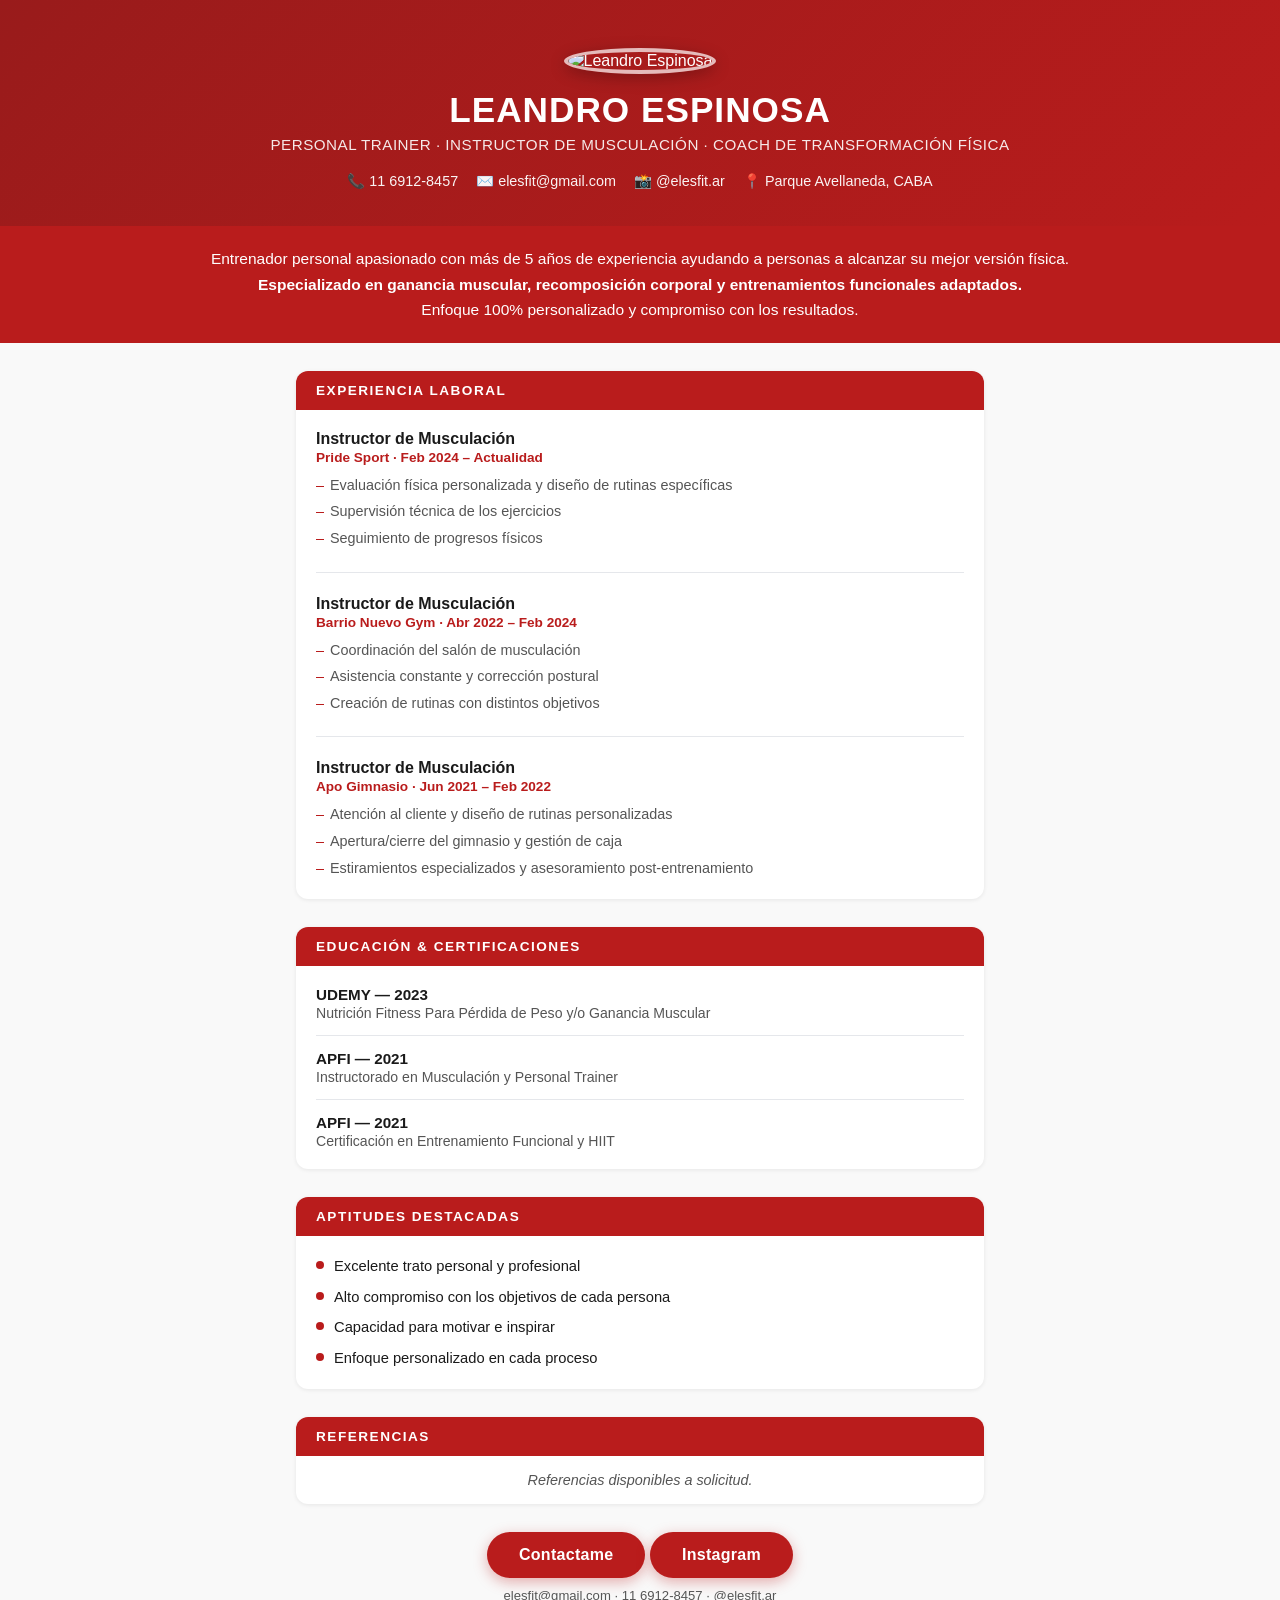
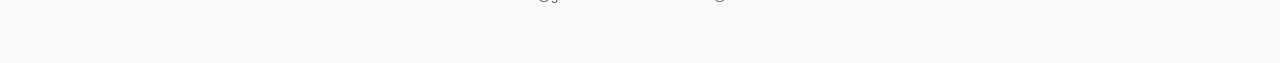
==== commit a0423d54: "Restauro CV — revert plan al subdirectorio" ====
--- a/index.html
+++ b/index.html
@@ -3,1178 +3,376 @@
 <head>
   <meta charset="UTF-8">
   <meta name="viewport" content="width=device-width, initial-scale=1">
-  <title>PLAN 90KG ELESFIT</title>
-  <meta name="description" content="Plan completo de entrenamiento, alimentación y ciclo para llegar a 90 kg — Leandro Espinosa / ELESFIT">
+  <title>Leandro Espinosa — Personal Trainer</title>
+  <meta name="description" content="Personal Trainer, Instructor de Musculación & Coach de Transformación Física. +5 años de experiencia. Parque Avellaneda, CABA.">
   <link rel="icon" type="image/png" href="/favicon.png">
   <meta property="og:type" content="website">
-  <meta property="og:title" content="PLAN 90KG ELESFIT">
-  <meta property="og:description" content="Plan completo de entrenamiento, alimentación y ciclo para llegar a 90 kg — Leandro Espinosa / ELESFIT">
-  <meta property="og:image" content="https://elesfit.github.io/elesfit/preview.jpg">
-  <meta property="og:image:width" content="1280">
-  <meta property="og:image:height" content="720">
+  <meta property="og:title" content="Leandro Espinosa — Personal Trainer">
+  <meta property="og:description" content="Personal Trainer, Instructor de Musculación & Coach de Transformación Física. +5 años de experiencia. Parque Avellaneda, CABA.">
+  <meta property="og:image" content="https://raw.githubusercontent.com/elesfit/elesfit/main/og-image.jpg">
   <meta name="twitter:card" content="summary_large_image">
-  <meta name="twitter:title" content="PLAN 90KG ELESFIT">
-  <meta name="twitter:description" content="Plan completo de entrenamiento, alimentación y ciclo — ELESFIT">
-  <meta name="twitter:image" content="https://elesfit.github.io/elesfit/preview.jpg">
-  <meta property="og:image" content="__ZAPIA_SITE_ORIGIN__/_z/og.png">
-  <meta name="twitter:card" content="summary_large_image">
-  <meta name="twitter:image" content="__ZAPIA_SITE_ORIGIN__/_z/og.png">
-  <meta name="theme-color" content="#C0392B">
+  <meta name="twitter:image" content="https://raw.githubusercontent.com/elesfit/elesfit/main/og-image.jpg">
+  <link rel="manifest" href="__ZAPIA_SITE_URL__/manifest.webmanifest">
+  <meta name="theme-color" content="#b91c1c">
   <meta name="apple-mobile-web-app-capable" content="yes">
   <meta name="apple-mobile-web-app-status-bar-style" content="default">
-  <meta name="apple-mobile-web-app-title" content="ELESFIT Plan">
-  <link rel="manifest" href="__ZAPIA_SITE_URL__/manifest.webmanifest">
+  <meta name="apple-mobile-web-app-title" content="Leandro Espinosa">
   <link rel="apple-touch-icon" href="__ZAPIA_SITE_URL__/apple-touch-icon.png">
   <style>
+    *, *::before, *::after { box-sizing: border-box; margin: 0; padding: 0; }
+
     :root {
-      --red: #C0392B;
-      --red-dark: #96281B;
-      --red-light: #F9EBEA;
-      --blue: #2471A3;
-      --blue-light: #EBF5FB;
-      --green: #1E8449;
-      --green-light: #EAFAF1;
-      --orange: #D35400;
-      --orange-light: #FDF2E9;
-      --gray: #F4F6F7;
-      --text: #1C2833;
-      --muted: #7F8C8D;
-      --border: #E5E8E8;
-      --white: #FFFFFF;
-      --radius: 14px;
-      --shadow: 0 2px 12px rgba(0,0,0,0.08);
-    }
-    * { box-sizing: border-box; margin: 0; padding: 0; }
+      --red: #b91c1c;
+      --red-dark: #991b1b;
+      --bg: #f9f9f9;
+      --card: #ffffff;
+      --text: #1a1a1a;
+      --muted: #555;
+      --border: #e5e7eb;
+    }
+
     body {
-      font-family: -apple-system, BlinkMacSystemFont, 'Segoe UI', Roboto, sans-serif;
-      background: #F0F2F5;
+      font-family: 'Segoe UI', Arial, sans-serif;
+      background: var(--bg);
       color: var(--text);
-      font-size: 15px;
-      line-height: 1.6;
-    }
-
-    /* HEADER */
-    header {
-      background: var(--red);
-      color: white;
-      padding: 28px 20px 20px;
+      min-height: 100vh;
+    }
+
+    /* ── HERO ── */
+    .hero {
+      background: linear-gradient(135deg, var(--red-dark) 0%, var(--red) 100%);
+      color: #fff;
+      padding: 48px 24px 36px;
       text-align: center;
     }
-    header .logo-text {
-      font-size: 28px;
-      font-weight: 900;
-      letter-spacing: 2px;
-    }
-    header .subtitle {
-      font-size: 13px;
-      opacity: 0.85;
-      margin-top: 4px;
-      letter-spacing: 0.5px;
-    }
-
-    /* ÍNDICE */
-    .index-nav {
-      background: var(--white);
-      margin: 16px;
-      border-radius: var(--radius);
-      box-shadow: var(--shadow);
-      overflow: hidden;
-    }
-    .index-nav h2 {
-      background: var(--red);
-      color: white;
-      padding: 12px 18px;
-      font-size: 14px;
+
+    .hero-name {
+      font-size: 2.2rem;
+      font-weight: 800;
       letter-spacing: 1px;
       text-transform: uppercase;
     }
-    .index-nav a {
+
+    .hero-title {
+      font-size: 0.95rem;
+      font-weight: 400;
+      opacity: 0.9;
+      margin-top: 6px;
+      letter-spacing: 0.5px;
+      text-transform: uppercase;
+    }
+
+    .hero-contacts {
+      margin-top: 20px;
+      display: flex;
+      flex-wrap: wrap;
+      justify-content: center;
+      gap: 10px 18px;
+    }
+
+    .hero-contacts a {
+      color: #fff;
+      text-decoration: none;
+      font-size: 0.9rem;
+      opacity: 0.95;
       display: flex;
       align-items: center;
-      gap: 12px;
-      padding: 14px 18px;
-      text-decoration: none;
+      gap: 5px;
+    }
+
+    .hero-contacts a:hover { opacity: 1; text-decoration: underline; }
+
+    /* ── PROFILE PHOTO ── */
+    .hero-photo {
+      width: 120px;
+      height: 120px;
+      border-radius: 50%;
+      object-fit: cover;
+      object-position: center top;
+      border: 4px solid rgba(255,255,255,0.7);
+      margin-bottom: 16px;
+      box-shadow: 0 4px 16px rgba(0,0,0,0.25);
+    }
+
+    /* ── INTRO ── */
+    .intro {
+      background: var(--red);
+      color: #fff;
+      padding: 20px 24px;
+      text-align: center;
+      font-size: 0.97rem;
+      line-height: 1.65;
+    }
+
+    .intro strong { font-weight: 700; }
+
+    /* ── MAIN LAYOUT ── */
+    .container {
+      max-width: 720px;
+      margin: 0 auto;
+      padding: 28px 16px 60px;
+      display: flex;
+      flex-direction: column;
+      gap: 28px;
+    }
+
+    /* ── CARD ── */
+    .card {
+      background: var(--card);
+      border-radius: 12px;
+      box-shadow: 0 1px 4px rgba(0,0,0,0.08);
+      overflow: hidden;
+    }
+
+    .card-header {
+      background: var(--red);
+      color: #fff;
+      padding: 12px 20px;
+      font-size: 0.85rem;
+      font-weight: 700;
+      letter-spacing: 1.5px;
+      text-transform: uppercase;
+    }
+
+    .card-body {
+      padding: 20px;
+    }
+
+    /* ── EXPERIENCE ── */
+    .job + .job {
+      margin-top: 22px;
+      padding-top: 22px;
+      border-top: 1px solid var(--border);
+    }
+
+    .job-role {
+      font-size: 1rem;
+      font-weight: 700;
       color: var(--text);
+    }
+
+    .job-meta {
+      font-size: 0.85rem;
+      color: var(--red);
       font-weight: 600;
-      font-size: 15px;
-      border-bottom: 1px solid var(--border);
-      transition: background 0.15s;
-    }
-    .index-nav a:last-child { border-bottom: none; }
-    .index-nav a:active { background: var(--gray); }
-    .index-nav .icon { font-size: 20px; width: 28px; text-align: center; }
-    .index-nav .arrow { margin-left: auto; color: var(--muted); }
-
-    /* SECTION HEADERS */
-    .section-header {
-      display: flex;
-      align-items: center;
-      gap: 12px;
-      padding: 20px 16px 10px;
-    }
-    .section-header h2 {
-      font-size: 20px;
-      font-weight: 800;
-    }
-    .section-header .emoji { font-size: 24px; }
-
-    /* CARDS */
-    .card {
-      background: var(--white);
-      margin: 0 16px 14px;
-      border-radius: var(--radius);
-      box-shadow: var(--shadow);
-      overflow: hidden;
-    }
-    .card-header {
-      padding: 14px 16px;
-      display: flex;
-      align-items: center;
+      margin-top: 2px;
+    }
+
+    .job-tasks {
+      margin-top: 10px;
+      list-style: none;
+      display: flex;
+      flex-direction: column;
+      gap: 5px;
+    }
+
+    .job-tasks li {
+      font-size: 0.9rem;
+      color: var(--muted);
+      padding-left: 14px;
+      position: relative;
+      line-height: 1.5;
+    }
+
+    .job-tasks li::before {
+      content: "–";
+      position: absolute;
+      left: 0;
+      color: var(--red);
+    }
+
+    /* ── EDUCATION ── */
+    .edu-item + .edu-item {
+      margin-top: 14px;
+      padding-top: 14px;
+      border-top: 1px solid var(--border);
+    }
+
+    .edu-title {
+      font-size: 0.95rem;
+      font-weight: 700;
+    }
+
+    .edu-sub {
+      font-size: 0.88rem;
+      color: var(--muted);
+      margin-top: 2px;
+    }
+
+    /* ── SKILLS ── */
+    .skills-grid {
+      display: flex;
+      flex-direction: column;
       gap: 10px;
     }
-    .card-header h3 { font-size: 16px; font-weight: 800; }
-    .card-header .muscles { font-size: 12px; color: white; opacity: 0.9; margin-top: 2px; }
-
-    /* COLORES POR DÍA */
-    .day-blue .card-header { background: var(--blue); color: white; }
-    .day-red .card-header { background: var(--red); color: white; }
-    .day-green .card-header { background: var(--green); color: white; }
-    .day-orange .card-header { background: var(--orange); color: white; }
-
-    /* TABLA DE EJERCICIOS */
-    .exercise-table {
-      width: 100%;
-      border-collapse: collapse;
-    }
-    .exercise-table thead {
-      background: var(--gray);
-    }
-    .exercise-table th {
-      font-size: 11px;
-      text-transform: uppercase;
-      letter-spacing: 0.5px;
-      color: var(--muted);
-      padding: 8px 10px;
-      text-align: left;
-      font-weight: 700;
-      border-bottom: 1px solid var(--border);
-    }
-    .exercise-table td {
-      padding: 10px 10px;
-      font-size: 13.5px;
-      border-bottom: 1px solid var(--border);
-      vertical-align: top;
-    }
-    .exercise-table tr:last-child td { border-bottom: none; }
-    .exercise-table tr:nth-child(even) { background: #FAFAFA; }
-
-    .ex-name { font-weight: 700; color: var(--text); }
-    .ex-reps { color: var(--blue); font-weight: 600; }
-    .ex-rir { color: var(--red); font-weight: 600; }
-    .tag {
-      display: inline-block;
-      background: var(--red-light);
-      color: var(--red-dark);
-      font-size: 11px;
-      font-weight: 700;
-      padding: 2px 7px;
-      border-radius: 20px;
-      margin-top: 3px;
-    }
-    .tag.blue { background: var(--blue-light); color: var(--blue); }
-    .tag.green { background: var(--green-light); color: var(--green); }
-    .tag.orange { background: var(--orange-light); color: var(--orange); }
-
-    /* NOTA AL PIE DE CARD */
-    .card-note {
-      background: var(--gray);
-      padding: 10px 14px;
-      font-size: 12.5px;
-      color: var(--muted);
-      border-top: 1px solid var(--border);
-    }
-
-    /* REGLAS GENERALES */
-    .rules-card {
-      background: var(--white);
-      margin: 0 16px 14px;
-      border-radius: var(--radius);
-      box-shadow: var(--shadow);
-      overflow: hidden;
-    }
-    .rules-card .rules-header {
-      background: #2C3E50;
-      color: white;
-      padding: 12px 16px;
-      font-size: 14px;
-      font-weight: 800;
-      letter-spacing: 0.5px;
-    }
-    .rules-card ul {
-      list-style: none;
-      padding: 0;
-    }
-    .rules-card ul li {
-      padding: 10px 16px;
-      border-bottom: 1px solid var(--border);
-      font-size: 13.5px;
-      display: flex;
-      gap: 8px;
-    }
-    .rules-card ul li:last-child { border-bottom: none; }
-
-    /* ALIMENTACIÓN */
-    .meal-card {
-      background: var(--white);
-      margin: 0 16px 14px;
-      border-radius: var(--radius);
-      box-shadow: var(--shadow);
-      overflow: hidden;
-    }
-    .meal-header {
-      background: var(--orange);
-      color: white;
-      padding: 14px 16px;
-    }
-    .meal-header .time { font-size: 22px; font-weight: 900; }
-    .meal-header .meal-name { font-size: 14px; opacity: 0.9; margin-top: 2px; }
-    .meal-items {
-      padding: 0;
-    }
-    .meal-item {
+
+    .skill-item {
       display: flex;
       align-items: flex-start;
       gap: 10px;
-      padding: 10px 16px;
-      border-bottom: 1px solid var(--border);
-      font-size: 13.5px;
-    }
-    .meal-item:last-child { border-bottom: none; }
-    .meal-item .dot {
+      font-size: 0.92rem;
+      color: var(--text);
+      line-height: 1.4;
+    }
+
+    .skill-dot {
       width: 8px;
       height: 8px;
       border-radius: 50%;
-      background: var(--orange);
-      margin-top: 6px;
+      background: var(--red);
+      margin-top: 5px;
       flex-shrink: 0;
     }
-    .meal-section-label {
-      background: var(--gray);
-      padding: 6px 16px;
-      font-size: 11px;
+
+    /* ── REFERENCES ── */
+    .ref-note {
+      font-size: 0.9rem;
+      color: var(--muted);
+      font-style: italic;
+      text-align: center;
+      padding: 16px 20px;
+    }
+
+    /* ── CONTACT CTA ── */
+    .cta {
+      text-align: center;
+      padding: 0 16px;
+    }
+
+    .cta a {
+      display: inline-block;
+      background: var(--red);
+      color: #fff;
+      text-decoration: none;
+      padding: 14px 32px;
+      border-radius: 30px;
       font-weight: 700;
-      text-transform: uppercase;
-      letter-spacing: 0.5px;
+      font-size: 1rem;
+      letter-spacing: 0.3px;
+      box-shadow: 0 4px 14px rgba(185,28,28,0.35);
+    }
+
+    .cta a:hover { background: var(--red-dark); }
+
+    .cta-label {
+      margin-top: 10px;
+      font-size: 0.82rem;
       color: var(--muted);
-      border-bottom: 1px solid var(--border);
-    }
-
-    /* CICLO */
-    .cycle-week {
-      background: var(--white);
-      margin: 0 16px 14px;
-      border-radius: var(--radius);
-      box-shadow: var(--shadow);
-      overflow: hidden;
-    }
-    .cycle-week-header {
-      padding: 12px 16px;
-      color: white;
-      font-weight: 800;
-      font-size: 15px;
-    }
-    .cycle-active { background: var(--red); }
-    .cycle-hcg { background: var(--orange); }
-    .cycle-wait { background: var(--muted); }
-    .cycle-pct1 { background: var(--blue); }
-    .cycle-pct2 { background: var(--green); }
-
-    .cycle-day {
-      display: flex;
-      align-items: flex-start;
-      padding: 10px 16px;
-      border-bottom: 1px solid var(--border);
-      gap: 12px;
-      font-size: 13.5px;
-    }
-    .cycle-day:last-child { border-bottom: none; }
-    .cycle-day .day-name {
-      font-weight: 700;
-      min-width: 80px;
-      color: var(--text);
-    }
-    .cycle-day .day-content { color: var(--text); }
-    .cycle-day .nothing { color: var(--muted); font-style: italic; }
-
-    /* SHOP LIST */
-    .shop-list {
-      background: var(--white);
-      margin: 0 16px 14px;
-      border-radius: var(--radius);
-      box-shadow: var(--shadow);
-      overflow: hidden;
-    }
-    .shop-list .shop-header {
-      background: #2C3E50;
-      color: white;
-      padding: 12px 16px;
-      font-size: 14px;
-      font-weight: 800;
-    }
-    .shop-list ul {
-      list-style: none;
-      padding: 0;
-    }
-    .shop-list ul li {
-      padding: 9px 16px;
-      border-bottom: 1px solid var(--border);
-      font-size: 13.5px;
-      display: flex;
-      gap: 10px;
-      align-items: center;
-    }
-    .shop-list ul li:last-child { border-bottom: none; }
-
-    /* TIMELINE */
-    .timeline {
-      background: var(--white);
-      margin: 0 16px 14px;
-      border-radius: var(--radius);
-      box-shadow: var(--shadow);
-      overflow: hidden;
-    }
-    .timeline .tl-header {
-      background: #2C3E50;
-      color: white;
-      padding: 12px 16px;
-      font-size: 14px;
-      font-weight: 800;
-    }
-    .tl-item {
-      display: flex;
-      gap: 14px;
-      padding: 12px 16px;
-      border-bottom: 1px solid var(--border);
-      align-items: flex-start;
-    }
-    .tl-item:last-child { border-bottom: none; }
-    .tl-date { font-weight: 700; min-width: 75px; color: var(--red); font-size: 13px; }
-    .tl-desc { font-size: 13.5px; }
-
-    /* SPACER */
-    .spacer { height: 20px; }
-    .section-spacer { height: 8px; }
-
-    /* BACK TO TOP */
-    .back-top {
-      display: block;
-      text-align: center;
-      padding: 14px;
-      color: var(--muted);
-      font-size: 13px;
-      text-decoration: none;
-      margin-bottom: 8px;
-    }
-
-    /* ANCHOR OFFSET */
-    .anchor { display: block; height: 0; visibility: hidden; }
+    }
   </style>
 </head>
 <body>
 
-<!-- HEADER -->
-<header>
-  <div class="logo-text">ELESFIT</div>
-  <div class="subtitle">Plan Completo · Leandro Espinosa</div>
-</header>
-
-<!-- ÍNDICE -->
-<div class="index-nav">
-  <h2>📋 Índice</h2>
-  <a href="#entrenamiento">
-    <span class="icon">🏋️</span> Entrenamiento
-    <span class="arrow">›</span>
-  </a>
-  <a href="#alimentacion">
-    <span class="icon">🍽️</span> Alimentación
-    <span class="arrow">›</span>
-  </a>
-  <a href="#ciclo">
-    <span class="icon">💉</span> Ciclo
-    <span class="arrow">›</span>
-  </a>
-  <a href="#compras-ciclo">
-    <span class="icon">🛒</span> Lista de compras
-    <span class="arrow">›</span>
-  </a>
-  <a href="#timeline">
-    <span class="icon">📅</span> Línea de tiempo
-    <span class="arrow">›</span>
-  </a>
-</div>
-
-<!-- ==================== ENTRENAMIENTO ==================== -->
-<a class="anchor" id="entrenamiento"></a>
-<div class="section-header">
-  <span class="emoji">🏋️</span>
-  <h2>Entrenamiento</h2>
-</div>
-
-<!-- LUNES -->
-<div class="card day-blue">
-  <div class="card-header">
-    <div>
-      <h3>🔵 LUNES — DÍA 1</h3>
-      <div class="muscles">Pierna A · Cuádriceps</div>
+  <!-- HERO -->
+  <div class="hero">
+    <img class="hero-photo" src="https://raw.githubusercontent.com/elesfit/elesfit/main/og-image.jpg" alt="Leandro Espinosa">
+    <div class="hero-name">Leandro Espinosa</div>
+    <div class="hero-title">Personal Trainer · Instructor de Musculación · Coach de Transformación Física</div>
+    <div class="hero-contacts">
+      <a href="tel:+541169128457">📞 11 6912-8457</a>
+      <a href="mailto:elesfit@gmail.com">✉️ elesfit@gmail.com</a>
+      <a href="https://www.instagram.com/elesfit.ar" target="_blank">📸 @elesfit.ar</a>
+      <a href="#">📍 Parque Avellaneda, CABA</a>
     </div>
   </div>
-  <table class="exercise-table">
-    <thead>
-      <tr>
-        <th>Ejercicio</th>
-        <th>Series × Reps</th>
-        <th>RIR</th>
-        <th>Descanso</th>
-        <th>Técnica</th>
-      </tr>
-    </thead>
-    <tbody>
-      <tr>
-        <td><span class="ex-name">1. Gemelos de pie</span></td>
-        <td><span class="ex-reps">4 × 8-12</span></td>
-        <td><span class="ex-rir">1-2</span></td>
-        <td>60-90 seg</td>
-        <td><span class="tag">Excéntrica 3 seg</span></td>
-      </tr>
-      <tr>
-        <td><span class="ex-name">2. Aductor unilateral en polea</span></td>
-        <td><span class="ex-reps">3 × 12-15</span> c/pierna</td>
-        <td><span class="ex-rir">1-2</span></td>
-        <td>60 seg</td>
-        <td>—</td>
-      </tr>
-      <tr>
-        <td><span class="ex-name">3. Hack Squat</span></td>
-        <td>
-          <span class="ex-reps">1 Top Set × 6-8</span><br>
-          <span class="ex-reps">2 Back-off × 8-10</span>
-        </td>
-        <td>
-          <span class="ex-rir">0-1</span><br>
-          <span class="ex-rir">1-2</span>
-        </td>
-        <td>2-3 min</td>
-        <td>—</td>
-      </tr>
-      <tr>
-        <td><span class="ex-name">4. Prensa 45°</span></td>
-        <td>
-          <span class="ex-reps">1 Top Set × 8-10</span><br>
-          <span class="ex-reps">1 Back-off × 10-12</span>
-        </td>
-        <td>
-          <span class="ex-rir">0-1</span><br>
-          <span class="ex-rir">1-2</span>
-        </td>
-        <td>2-3 min</td>
-        <td>—</td>
-      </tr>
-      <tr>
-        <td><span class="ex-name">5. Extensión de cuádriceps</span></td>
-        <td><span class="ex-reps">1 Top Set × 12-15</span></td>
-        <td><span class="ex-rir">Fallo</span></td>
-        <td>60-90 seg</td>
-        <td><span class="tag">Triple Dropset</span></td>
-      </tr>
-    </tbody>
-  </table>
-</div>
-
-<!-- MARTES -->
-<div class="card day-red">
-  <div class="card-header">
-    <div>
-      <h3>🔴 MARTES — DÍA 2</h3>
-      <div class="muscles">Pecho + Hombro + Tríceps</div>
-    </div>
+
+  <!-- INTRO -->
+  <div class="intro">
+    Entrenador personal apasionado con más de 5 años de experiencia ayudando a personas a alcanzar su mejor versión física.<br>
+    <strong>Especializado en ganancia muscular, recomposición corporal y entrenamientos funcionales adaptados.</strong><br>
+    Enfoque 100% personalizado y compromiso con los resultados.
   </div>
-  <table class="exercise-table">
-    <thead>
-      <tr>
-        <th>Ejercicio</th>
-        <th>Series × Reps</th>
-        <th>RIR</th>
-        <th>Descanso</th>
-        <th>Técnica</th>
-      </tr>
-    </thead>
-    <tbody>
-      <tr>
-        <td><span class="ex-name">1. Press inclinado con mancuernas</span></td>
-        <td>
-          <span class="ex-reps">1 Top Set × 6-8</span><br>
-          <span class="ex-reps">2 Back-off × 8-10</span>
-        </td>
-        <td>
-          <span class="ex-rir">0-1</span><br>
-          <span class="ex-rir">1-2</span>
-        </td>
-        <td>2-3 min</td>
-        <td>—</td>
-      </tr>
-      <tr>
-        <td><span class="ex-name">2. Press plano con mancuernas</span></td>
-        <td>
-          <span class="ex-reps">1 Top Set × 8-10</span><br>
-          <span class="ex-reps">1 Back-off × 10-12</span>
-        </td>
-        <td>
-          <span class="ex-rir">0-1</span><br>
-          <span class="ex-rir">1-2</span>
-        </td>
-        <td>2-3 min</td>
-        <td>—</td>
-      </tr>
-      <tr>
-        <td><span class="ex-name">3. Cruces en polea</span></td>
-        <td><span class="ex-reps">3 × 12-15</span></td>
-        <td><span class="ex-rir">Fallo</span></td>
-        <td>60-90 seg</td>
-        <td>—</td>
-      </tr>
-      <tr>
-        <td><span class="ex-name">4. Elevaciones laterales (mancuernas)</span></td>
-        <td><span class="ex-reps">3 × 12-15</span></td>
-        <td><span class="ex-rir">Fallo</span></td>
-        <td>60-90 seg</td>
-        <td><span class="tag">Última serie Rest-Pause</span></td>
-      </tr>
-      <tr>
-        <td><span class="ex-name">5. Elevaciones laterales en polea</span></td>
-        <td><span class="ex-reps">2 × 15-20</span></td>
-        <td><span class="ex-rir">Fallo</span></td>
-        <td>60 seg</td>
-        <td><span class="tag green">Tensión en estiramiento</span></td>
-      </tr>
-      <tr>
-        <td><span class="ex-name">6. Tríceps en polea</span></td>
-        <td><span class="ex-reps">3 × 10-12</span></td>
-        <td><span class="ex-rir">Fallo</span></td>
-        <td>60-90 seg</td>
-        <td>—</td>
-      </tr>
-    </tbody>
-  </table>
-</div>
-
-<!-- MIÉRCOLES -->
-<div class="card day-green">
-  <div class="card-header">
-    <div>
-      <h3>🟢 MIÉRCOLES — DÍA 3</h3>
-      <div class="muscles">Femoral + Glúteo</div>
-    </div>
+
+  <div class="container">
+
+    <!-- EXPERIENCIA LABORAL -->
+    <div class="card">
+      <div class="card-header">Experiencia Laboral</div>
+      <div class="card-body">
+
+        <div class="job">
+          <div class="job-role">Instructor de Musculación</div>
+          <div class="job-meta">Pride Sport · Feb 2024 – Actualidad</div>
+          <ul class="job-tasks">
+            <li>Evaluación física personalizada y diseño de rutinas específicas</li>
+            <li>Supervisión técnica de los ejercicios</li>
+            <li>Seguimiento de progresos físicos</li>
+          </ul>
+        </div>
+
+        <div class="job">
+          <div class="job-role">Instructor de Musculación</div>
+          <div class="job-meta">Barrio Nuevo Gym · Abr 2022 – Feb 2024</div>
+          <ul class="job-tasks">
+            <li>Coordinación del salón de musculación</li>
+            <li>Asistencia constante y corrección postural</li>
+            <li>Creación de rutinas con distintos objetivos</li>
+          </ul>
+        </div>
+
+        <div class="job">
+          <div class="job-role">Instructor de Musculación</div>
+          <div class="job-meta">Apo Gimnasio · Jun 2021 – Feb 2022</div>
+          <ul class="job-tasks">
+            <li>Atención al cliente y diseño de rutinas personalizadas</li>
+            <li>Apertura/cierre del gimnasio y gestión de caja</li>
+            <li>Estiramientos especializados y asesoramiento post-entrenamiento</li>
+          </ul>
+        </div>
+
+      </div>
+    </div>
+
+    <!-- EDUCACIÓN -->
+    <div class="card">
+      <div class="card-header">Educación &amp; Certificaciones</div>
+      <div class="card-body">
+
+        <div class="edu-item">
+          <div class="edu-title">UDEMY — 2023</div>
+          <div class="edu-sub">Nutrición Fitness Para Pérdida de Peso y/o Ganancia Muscular</div>
+        </div>
+
+        <div class="edu-item">
+          <div class="edu-title">APFI — 2021</div>
+          <div class="edu-sub">Instructorado en Musculación y Personal Trainer</div>
+        </div>
+
+        <div class="edu-item">
+          <div class="edu-title">APFI — 2021</div>
+          <div class="edu-sub">Certificación en Entrenamiento Funcional y HIIT</div>
+        </div>
+
+      </div>
+    </div>
+
+    <!-- APTITUDES -->
+    <div class="card">
+      <div class="card-header">Aptitudes Destacadas</div>
+      <div class="card-body">
+        <div class="skills-grid">
+          <div class="skill-item"><div class="skill-dot"></div><span>Excelente trato personal y profesional</span></div>
+          <div class="skill-item"><div class="skill-dot"></div><span>Alto compromiso con los objetivos de cada persona</span></div>
+          <div class="skill-item"><div class="skill-dot"></div><span>Capacidad para motivar e inspirar</span></div>
+          <div class="skill-item"><div class="skill-dot"></div><span>Enfoque personalizado en cada proceso</span></div>
+        </div>
+      </div>
+    </div>
+
+    <!-- REFERENCIAS -->
+    <div class="card">
+      <div class="card-header">Referencias</div>
+      <div class="ref-note">Referencias disponibles a solicitud.</div>
+    </div>
+
+    <!-- CTA -->
+    <div class="cta">
+      <a href="mailto:elesfit@gmail.com">Contactame</a>
+      <a href="https://www.instagram.com/elesfit.ar" target="_blank">Instagram</a>
+      <div class="cta-label">elesfit@gmail.com · 11 6912-8457 · @elesfit.ar</div>
+    </div>
+
   </div>
-  <table class="exercise-table">
-    <thead>
-      <tr>
-        <th>Ejercicio</th>
-        <th>Series × Reps</th>
-        <th>RIR</th>
-        <th>Descanso</th>
-        <th>Técnica</th>
-      </tr>
-    </thead>
-    <tbody>
-      <tr>
-        <td><span class="ex-name">1. Gemelos sentado</span></td>
-        <td><span class="ex-reps">4 × 12-15</span></td>
-        <td><span class="ex-rir">1-2</span></td>
-        <td>60-90 seg</td>
-        <td>—</td>
-      </tr>
-      <tr>
-        <td><span class="ex-name">2. Peso muerto rumano</span></td>
-        <td>
-          <span class="ex-reps">1 Top Set × 6-8</span><br>
-          <span class="ex-reps">2 Back-off × 8-10</span>
-        </td>
-        <td>
-          <span class="ex-rir">0-1</span><br>
-          <span class="ex-rir">1-2</span>
-        </td>
-        <td>2-3 min</td>
-        <td>—</td>
-      </tr>
-      <tr>
-        <td><span class="ex-name">3. Curl femoral sentado</span></td>
-        <td>
-          <span class="ex-reps">1 Top Set × 8-10</span><br>
-          <span class="ex-reps">1 Back-off × 10-12</span>
-        </td>
-        <td>
-          <span class="ex-rir">0-1</span><br>
-          <span class="ex-rir">1-2</span>
-        </td>
-        <td>2-3 min</td>
-        <td>—</td>
-      </tr>
-      <tr>
-        <td><span class="ex-name">4. Hip Thrust</span></td>
-        <td>
-          <span class="ex-reps">1 Top Set × 8-10</span><br>
-          <span class="ex-reps">2 Back-off × 10-12</span>
-        </td>
-        <td>
-          <span class="ex-rir">0-1</span><br>
-          <span class="ex-rir">1-2</span>
-        </td>
-        <td>2-3 min</td>
-        <td>—</td>
-      </tr>
-    </tbody>
-  </table>
-</div>
-
-<!-- VIERNES -->
-<div class="card day-blue">
-  <div class="card-header">
-    <div>
-      <h3>🔵 VIERNES — DÍA 4</h3>
-      <div class="muscles">Espalda + Bíceps</div>
-    </div>
-  </div>
-  <table class="exercise-table">
-    <thead>
-      <tr>
-        <th>Ejercicio</th>
-        <th>Series × Reps</th>
-        <th>RIR</th>
-        <th>Descanso</th>
-        <th>Técnica</th>
-      </tr>
-    </thead>
-    <tbody>
-      <tr>
-        <td><span class="ex-name">1. Jalón neutro</span></td>
-        <td><span class="ex-reps">3 × 8-10</span></td>
-        <td><span class="ex-rir">1-2</span></td>
-        <td>2-3 min</td>
-        <td>—</td>
-      </tr>
-      <tr>
-        <td><span class="ex-name">2. Remo unilateral convergente</span></td>
-        <td><span class="ex-reps">3 × 8-10</span></td>
-        <td><span class="ex-rir">1-2</span></td>
-        <td>2-3 min</td>
-        <td>—</td>
-      </tr>
-      <tr>
-        <td><span class="ex-name">3. Pullover en polea</span></td>
-        <td><span class="ex-reps">2 × 12-15</span></td>
-        <td><span class="ex-rir">1-2</span></td>
-        <td>60-90 seg</td>
-        <td>—</td>
-      </tr>
-      <tr>
-        <td><span class="ex-name">4. Scott unilateral</span></td>
-        <td><span class="ex-reps">3 × 8-10</span></td>
-        <td><span class="ex-rir">0-1</span></td>
-        <td>60-90 seg</td>
-        <td>—</td>
-      </tr>
-      <tr>
-        <td><span class="ex-name">5. Curl Bayesian</span></td>
-        <td><span class="ex-reps">3 × 10-12</span></td>
-        <td><span class="ex-rir">Fallo</span></td>
-        <td>60-90 seg</td>
-        <td>—</td>
-      </tr>
-      <tr>
-        <td><span class="ex-name">6. Martillo en polea</span></td>
-        <td><span class="ex-reps">2 × 12-15</span></td>
-        <td><span class="ex-rir">Fallo</span></td>
-        <td>60-90 seg</td>
-        <td>—</td>
-      </tr>
-    </tbody>
-  </table>
-</div>
-
-<!-- SÁBADO -->
-<div class="card day-green">
-  <div class="card-header">
-    <div>
-      <h3>🟢 SÁBADO — DÍA 5</h3>
-      <div class="muscles">Pierna C · Metabólico</div>
-    </div>
-  </div>
-  <table class="exercise-table">
-    <thead>
-      <tr>
-        <th>Ejercicio</th>
-        <th>Series × Reps</th>
-        <th>RIR</th>
-        <th>Descanso</th>
-        <th>Técnica</th>
-      </tr>
-    </thead>
-    <tbody>
-      <tr>
-        <td><span class="ex-name">1. Gemelos en prensa</span></td>
-        <td><span class="ex-reps">4 × 15-20</span></td>
-        <td><span class="ex-rir">1-2</span></td>
-        <td>60-90 seg</td>
-        <td>—</td>
-      </tr>
-      <tr>
-        <td><span class="ex-name">2. Prensa 45°</span></td>
-        <td>
-          <span class="ex-reps">1 Top Set × 15-20</span><br>
-          <span class="ex-reps">1 Back-off</span>
-        </td>
-        <td><span class="ex-rir">Fallo</span></td>
-        <td>2-3 min</td>
-        <td><span class="tag">Back-off Rest-Pause</span></td>
-      </tr>
-      <tr>
-        <td><span class="ex-name">3. Extensión de cuádriceps (sillón)</span></td>
-        <td><span class="ex-reps">1 × 15</span></td>
-        <td><span class="ex-rir">Fallo</span></td>
-        <td>60-90 seg</td>
-        <td><span class="tag">Triple Dropset</span></td>
-      </tr>
-      <tr>
-        <td><span class="ex-name">4. Curl femoral sentado (sillón)</span></td>
-        <td><span class="ex-reps">2 × 15-20</span></td>
-        <td><span class="ex-rir">Fallo</span></td>
-        <td>60-90 seg</td>
-        <td><span class="tag">Última serie Rest-Pause</span></td>
-      </tr>
-      <tr>
-        <td><span class="ex-name">5. Abductores en polea</span></td>
-        <td><span class="ex-reps">3 × 15-20</span></td>
-        <td><span class="ex-rir">Fallo</span></td>
-        <td>60 seg</td>
-        <td>—</td>
-      </tr>
-    </tbody>
-  </table>
-</div>
-
-<!-- MICROFRECUENCIA GEMELOS -->
-<div class="rules-card">
-  <div class="rules-header">🔥 Microfrecuencia Gemelos — Todos los días</div>
-  <ul>
-    <li>⏱️ <span>2-3 series · 15-20 repeticiones</span></li>
-    <li>🔄 <span>Alternar: rodilla extendida / rodilla flexionada / excéntrica lenta</span></li>
-    <li>⏸️ <span>Descanso: 60 seg entre series</span></li>
-    <li>🎯 <span>Llegar a fallo o muy cerca en cada serie</span></li>
-  </ul>
-</div>
-
-<!-- REGLAS GENERALES ENTRENO -->
-<div class="rules-card">
-  <div class="rules-header">⏱️ Descansos y 🎯 Intensidad</div>
-  <ul>
-    <li>🏋️ <span><strong>Compuestos:</strong> 2-3 minutos</span></li>
-    <li>💪 <span><strong>Aislados:</strong> 60-90 segundos</span></li>
-    <li>🎯 <span><strong>Top Set:</strong> 0-1 RIR (muy cerca del fallo)</span></li>
-    <li>📉 <span><strong>Back-off:</strong> 1-2 RIR</span></li>
-    <li>🔥 <span><strong>Aislados (última serie):</strong> fallo controlado</span></li>
-  </ul>
-</div>
-
-<a class="back-top" href="#entrenamiento">↑ Volver al índice</a>
-
-<!-- ==================== ALIMENTACIÓN ==================== -->
-<a class="anchor" id="alimentacion"></a>
-<div class="section-header">
-  <span class="emoji">🍽️</span>
-  <h2>Alimentación</h2>
-</div>
-
-<!-- META -->
-<div class="rules-card">
-  <div class="rules-header">🎯 Objetivo calórico diario</div>
-  <ul>
-    <li>🔥 <span><strong>Calorías:</strong> ~3.900–4.100 kcal/día (días de entreno) · ~3.400–3.600 kcal (días de descanso)</span></li>
-    <li>💪 <span><strong>Proteínas:</strong> 180–195 g/día — distribuidas en 5–6 comidas, mínimo 35–40 g por toma</span></li>
-    <li>🍚 <span><strong>Carbohidratos:</strong> concentrados en desayuno, pre-entreno y post-entreno</span></li>
-    <li>💧 <span><strong>Agua:</strong> 3–4 litros diarios</span></li>
-  </ul>
-</div>
-
-<!-- DESAYUNO -->
-<div class="meal-card">
-  <div class="meal-header">
-    <div class="time">🕤 09:30 — Desayuno</div>
-    <div class="meal-name">Sólido + Batido · ~900–950 kcal · ~55 g proteína</div>
-  </div>
-  <div class="meal-section-label">Sólido</div>
-  <div class="meal-items">
-    <div class="meal-item"><div class="dot"></div>4 huevos (revueltos, duros o al plato)</div>
-    <div class="meal-item"><div class="dot"></div>4 rebanadas de pan tostado</div>
-  </div>
-  <div class="meal-section-label">Batido</div>
-  <div class="meal-items">
-    <div class="meal-item"><div class="dot"></div>500 ml leche entera</div>
-    <div class="meal-item"><div class="dot"></div>80 g harina de avena</div>
-    <div class="meal-item"><div class="dot"></div>1 banana</div>
-    <div class="meal-item"><div class="dot"></div>30 g mantequilla de maní</div>
-    <div class="meal-item"><div class="dot"></div>5 g creatina monohidrato</div>
-  </div>
-</div>
-
-<!-- PRE-ENTRENO -->
-<div class="meal-card">
-  <div class="meal-header" style="background: #E67E22;">
-    <div class="time">🕦 11:30 — Pre-entreno</div>
-    <div class="meal-name">Comida sólida · ~800–850 kcal · ~50 g proteína · Salís a las 12:00</div>
-  </div>
-  <div class="meal-items">
-    <div class="meal-item"><div class="dot" style="background:#E67E22;"></div>200 g pollo</div>
-    <div class="meal-item"><div class="dot" style="background:#E67E22;"></div>150 g arroz en crudo (o pasta equivalente)</div>
-    <div class="meal-item"><div class="dot" style="background:#E67E22;"></div>1 cucharada de aceite de oliva</div>
-    <div class="meal-item"><div class="dot" style="background:#E67E22;"></div>1 fruta (manzana o naranja)</div>
-    <div class="meal-item"><div class="dot" style="background:#E67E22;"></div>Cafeína: 100–200 mg (opcional, 30 min antes del entreno)</div>
-  </div>
-</div>
-
-<!-- ENTRENAMIENTO -->
-<div class="rules-card">
-  <div class="rules-header" style="background: var(--blue);">🏋️ 14:00–16:00 — Entrenamiento</div>
-  <ul>
-    <li>💧 <span>500–750 ml de agua durante el entreno</span></li>
-    <li>🍌 <span>Banana o fruta pequeña si el entreno supera 90 min o te sentís con poca energía</span></li>
-  </ul>
-</div>
-
-<!-- POST-ENTRENO -->
-<div class="meal-card">
-  <div class="meal-header" style="background: var(--green);">
-    <div class="time">🕓 16:00 — Post-entreno</div>
-    <div class="meal-name">Comida sólida · ~850–900 kcal · ~55 g proteína · Ventana anabólica</div>
-  </div>
-  <div class="meal-items">
-    <div class="meal-item"><div class="dot" style="background:var(--green);"></div>200 g carne picada magra o pollo</div>
-    <div class="meal-item"><div class="dot" style="background:var(--green);"></div>350 g arroz cocido, pasta o puré de papa</div>
-    <div class="meal-item"><div class="dot" style="background:var(--green);"></div>Verdura: tomate o zanahoria (fibra y micronutrientes)</div>
-    <div class="meal-item"><div class="dot" style="background:var(--green);"></div>1 vaso de jugo de naranja o uva (carbos rápidos)</div>
-  </div>
-</div>
-
-<!-- MERIENDA -->
-<div class="meal-card">
-  <div class="meal-header">
-    <div class="time">🕖 19:00 — Merienda</div>
-    <div class="meal-name">Batido · ~700–750 kcal · ~35 g proteína</div>
-  </div>
-  <div class="meal-items">
-    <div class="meal-item"><div class="dot"></div>500 ml leche entera</div>
-    <div class="meal-item"><div class="dot"></div>80 g harina de avena</div>
-    <div class="meal-item"><div class="dot"></div>1 banana</div>
-    <div class="meal-item"><div class="dot"></div>30 g mantequilla de maní</div>
-  </div>
-</div>
-
-<!-- CENA -->
-<div class="meal-card">
-  <div class="meal-header" style="background: var(--red-dark);">
-    <div class="time">🕤 21:30 — Cena</div>
-    <div class="meal-name">En el gimnasio · Comida sólida completa · ~850–900 kcal · ~55 g proteína</div>
-  </div>
-  <div class="meal-items">
-    <div class="meal-item"><div class="dot" style="background:var(--red-dark);"></div>250 g carne roja o pollo</div>
-    <div class="meal-item"><div class="dot" style="background:var(--red-dark);"></div>300–350 g arroz, pasta o puré</div>
-    <div class="meal-item"><div class="dot" style="background:var(--red-dark);"></div>Verdura abundante: brócoli, lechuga, zanahoria o tomate</div>
-    <div class="meal-item"><div class="dot" style="background:var(--red-dark);"></div>Si faltan calorías: 2–4 rebanadas de pan</div>
-  </div>
-</div>
-
-<!-- ANTES DE DORMIR -->
-<div class="meal-card">
-  <div class="meal-header" style="background: #2C3E50;">
-    <div class="time">🕛 00:00 — Antes de dormir</div>
-    <div class="meal-name">Snack nocturno · ~300–350 kcal · ~25 g proteína lenta</div>
-  </div>
-  <div class="meal-items">
-    <div class="meal-item"><div class="dot" style="background:#2C3E50;"></div>200 g yogur griego entero (proteína caseína — digestión lenta)</div>
-    <div class="meal-item"><div class="dot" style="background:#2C3E50;"></div>30 g mantequilla de maní</div>
-    <div class="meal-item"><div class="dot" style="background:#2C3E50;"></div>Opcional: 1 cucharada de miel</div>
-  </div>
-</div>
-
-<!-- DIAS DESCANSO -->
-<div class="rules-card">
-  <div class="rules-header" style="background:#607D8B;">🛋️ Días de descanso — Ajuste</div>
-  <ul>
-    <li>🍚 <span>Reducir carbos un 20–25%: menos arroz/pasta en pre y post-entreno (esas comidas ya no aplican)</span></li>
-    <li>💪 <span>Proteína igual o ligeramente mayor: el músculo sigue sintetizando proteína en el descanso</span></li>
-    <li>🥗 <span>Reemplazar pre/post-entreno por dos comidas normales de proteína + verdura + carbos moderados</span></li>
-    <li>🔥 <span>Target: ~3.400–3.600 kcal</span></li>
-  </ul>
-</div>
-
-<!-- SUPLEMENTOS -->
-<div class="rules-card">
-  <div class="rules-header">💊 Suplementos</div>
-  <ul>
-    <li>🟢 <span><strong>Creatina monohidrato:</strong> 5 g — en el batido del desayuno, todos los días (entreno o no)</span></li>
-    <li>☕ <span><strong>Cafeína:</strong> 100–200 mg — 30 min antes de entrenar, solo si la necesitás y no afecta el sueño</span></li>
-    <li>⚪ <span><strong>Proteína en polvo:</strong> solo si un día no llegás a los 180 g con comida real</span></li>
-  </ul>
-</div>
-
-<!-- REGLAS ALIMENTACIÓN -->
-<div class="rules-card">
-  <div class="rules-header">⚙️ Reglas y control de peso</div>
-  <ul>
-    <li>🍳 <span>Cocinar todo el domingo — llevá los táperes ya preparados</span></li>
-    <li>🥤 <span>Siempre tener avena, leche y mantequilla de maní para los batidos</span></li>
-    <li>⚖️ <span>Pesarte una vez por semana — en ayunas, mismo día (lunes), mismo horario</span></li>
-    <li>✅ <span>Si subís 250–500 g/semana → no cambiamos nada</span></li>
-    <li>📈 <span>Si 2 semanas seguidas sin subir → aumentamos 200–300 kcal/día (primero en carbos)</span></li>
-    <li>📉 <span>Si subís más de 600–700 g/semana durante 2 semanas → bajamos 200 kcal/día</span></li>
-    <li>💧 <span>3–4 litros de agua diarios — preferentemente entre comidas</span></li>
-  </ul>
-</div>
-
-<!-- COMPRA SEMANAL / QUINCENAL ALIMENTOS -->
-<style>
-.shop-table { width:100%; border-collapse:collapse; margin-top:8px; font-size:14px; }
-.shop-table th { background:var(--accent); color:#fff; padding:8px 10px; text-align:left; font-weight:600; }
-.shop-table th:last-child, .shop-table td:last-child { text-align:right; }
-.shop-table th:nth-child(2), .shop-table td:nth-child(2) { text-align:right; }
-.shop-table td { padding:8px 10px; border-bottom:1px solid var(--border); }
-.shop-table tr:last-child td { border-bottom:none; }
-.shop-table tr:nth-child(even) td { background:rgba(0,0,0,0.02); }
-.shop-note { font-size:12px; color:var(--muted); margin-top:8px; padding:0 4px; }
-</style>
-<div class="shop-list">
-  <div class="shop-header">🛒 Lista de compras — Alimentos</div>
-  <table class="shop-table">
-    <thead>
-      <tr><th>Alimento</th><th>Semanal</th><th>Quincenal</th></tr>
-    </thead>
-    <tbody>
-      <tr><td>🥚 Huevos</td><td>28 u</td><td>56 u</td></tr>
-      <tr><td>🍞 Pan de molde</td><td>28 rebanadas (~4 reb/día)</td><td>56 rebanadas</td></tr>
-      <tr><td>🍗 Pollo (pechuga/filete)</td><td>2,4 kg</td><td>4,8 kg</td></tr>
-      <tr><td>🥩 Carne picada magra / vacuna</td><td>2,1 kg</td><td>4,3 kg</td></tr>
-      <tr><td>🍚 Arroz (peso crudo)</td><td>2,7 kg</td><td>5,4 kg</td></tr>
-      <tr><td>🥛 Leche entera</td><td>7 litros</td><td>14 litros</td></tr>
-      <tr><td>🌾 Harina de avena</td><td>1.120 g (~1,1 kg)</td><td>2.240 g (~2,2 kg)</td></tr>
-      <tr><td>🍌 Bananas</td><td>14 u</td><td>28 u</td></tr>
-      <tr><td>🥜 Mantequilla de maní</td><td>665 g</td><td>1.330 g (~1,3 kg)</td></tr>
-      <tr><td>🍎 Manzanas o naranjas (pre-entreno)</td><td>7 u</td><td>14 u</td></tr>
-      <tr><td>🫙 Yogur griego entero</td><td>1.400 g (~7 potes x 200g)</td><td>2.800 g (~14 potes)</td></tr>
-      <tr><td>🥗 Verduras variadas (brócoli, tomate, zanahoria, lechuga)</td><td>1.750 g (~1,8 kg)</td><td>3.500 g (~3,5 kg)</td></tr>
-      <tr><td>🍊 Jugo de naranja o uva (post-entreno)</td><td>1,8 litros</td><td>3,5 litros</td></tr>
-      <tr><td>🫒 Aceite de oliva</td><td>~140 ml</td><td>~280 ml</td></tr>
-      <tr><td>🍯 Miel (opcional, noche)</td><td>~70 g</td><td>~140 g</td></tr>
-    </tbody>
-  </table>
-  <div class="shop-note">💊 Creatina monohidrato: 35 g/semana · 70 g/quincena (frasco 300 g ≈ 8–9 semanas; 500 g ≈ 14 semanas)</div>
-  <div class="shop-note">⚠️ Las cantidades son exactas según el plan. Comprá siempre con un 10–15% de margen por si algún día comés un poco más.</div>
-</div>
-
-<a class="back-top" href="#alimentacion">↑ Volver al índice</a>
-
-<!-- ==================== CICLO ==================== -->
-<a class="anchor" id="ciclo"></a>
-<div class="section-header">
-  <span class="emoji">💉</span>
-  <h2>Ciclo</h2>
-</div>
-
-<!-- RESUMEN CICLO -->
-<div class="rules-card">
-  <div class="rules-header">📋 Resumen del ciclo</div>
-  <ul>
-    <li>💉 <span><strong>Testosterona:</strong> 500 mg/semana — 250 mg lunes + 250 mg jueves (semanas 1–12)</span></li>
-    <li>🧬 <span><strong>HCG:</strong> 500 IU × 3 por semana — semanas 10, 11 y 12 (lun/mié/vie)</span></li>
-    <li>💊 <span><strong>Anastrozol:</strong> 0.25 mg cada 3–4 días desde semana 1 (preventivo) · subir a 0.5 mg si hay síntomas</span></li>
-    <li>⏳ <span><strong>Espera (sem. 13–14):</strong> Nada — clearance de testosterona enantato/cipionato</span></li>
-    <li>🔄 <span><strong>PCT:</strong> Semanas 15–18 · arranca exactamente 2 semanas después de la última inyección</span></li>
-  </ul>
-</div>
-
-<!-- SEMANAS 1-9 -->
-<div class="cycle-week">
-  <div class="cycle-week-header cycle-active">💉 Semanas 1–9 · Ciclo Activo</div>
-  <div class="cycle-day">
-    <div class="day-name">Lunes</div>
-    <div class="day-content">Testosterona Enantato/Cipionato: <strong>250 mg</strong> (inyección intramuscular)</div>
-  </div>
-  <div class="cycle-day">
-    <div class="day-name">Martes</div>
-    <div class="day-content nothing">Nada &nbsp;<span class="tag">o Anastrozol 0.25 mg (preventivo)</span></div>
-  </div>
-  <div class="cycle-day">
-    <div class="day-name">Miércoles</div>
-    <div class="day-content nothing">Nada</div>
-  </div>
-  <div class="cycle-day">
-    <div class="day-name">Jueves</div>
-    <div class="day-content">Testosterona Enantato/Cipionato: <strong>250 mg</strong> (inyección intramuscular)</div>
-  </div>
-  <div class="cycle-day">
-    <div class="day-name">Viernes</div>
-    <div class="day-content nothing">Nada &nbsp;<span class="tag">o Anastrozol 0.25 mg (preventivo)</span></div>
-  </div>
-  <div class="cycle-day">
-    <div class="day-name">Sábado</div>
-    <div class="day-content nothing">Nada</div>
-  </div>
-  <div class="cycle-day">
-    <div class="day-name">Domingo</div>
-    <div class="day-content nothing">Nada</div>
-  </div>
-  <div style="padding:10px 16px;font-size:12px;color:var(--muted);">
-    ⚠️ Anastrozol preventivo: 0.25 mg cada 3–4 días desde semana 1. Si aparecen síntomas (retención de agua, sensibilidad en pezones, hinchazón), subir a 0.5 mg. No esperar síntomas para arrancar.
-  </div>
-</div>
-
-<!-- SEMANAS 10-12 -->
-<div class="cycle-week">
-  <div class="cycle-week-header cycle-hcg">💉 Semanas 10–12 · Ciclo Activo + HCG</div>
-  <div class="cycle-day">
-    <div class="day-name">Lunes</div>
-    <div class="day-content">Testosterona: <strong>250 mg</strong> · HCG: <strong>500 IU</strong></div>
-  </div>
-  <div class="cycle-day">
-    <div class="day-name">Martes</div>
-    <div class="day-content nothing">Nada &nbsp;<span class="tag">o Anastrozol 0.25–0.5 mg</span></div>
-  </div>
-  <div class="cycle-day">
-    <div class="day-name">Miércoles</div>
-    <div class="day-content">HCG: <strong>500 IU</strong></div>
-  </div>
-  <div class="cycle-day">
-    <div class="day-name">Jueves</div>
-    <div class="day-content">Testosterona: <strong>250 mg</strong> · HCG: <strong>500 IU</strong></div>
-  </div>
-  <div class="cycle-day">
-    <div class="day-name">Viernes</div>
-    <div class="day-content nothing">Nada &nbsp;<span class="tag">o Anastrozol 0.25–0.5 mg</span></div>
-  </div>
-  <div class="cycle-day">
-    <div class="day-name">Sábado</div>
-    <div class="day-content nothing">Nada</div>
-  </div>
-  <div class="cycle-day">
-    <div class="day-name">Domingo</div>
-    <div class="day-content nothing">Nada</div>
-  </div>
-  <div style="padding:10px 16px;font-size:12px;color:var(--muted);">
-    ℹ️ HCG arranca semana 10 (no 11) para dar más tiempo al eje antes de la última inyección de testosterona. Mejor recuperación del eje HPG.
-  </div>
-</div>
-
-<!-- SEMANAS 13-14 -->
-<div class="cycle-week">
-  <div class="cycle-week-header cycle-wait">⏳ Semanas 13–14 · Espera / Clearance</div>
-  <div class="cycle-day">
-    <div class="day-name">Todos los días</div>
-    <div class="day-content nothing">Nada — el cuerpo elimina la testosterona antes de arrancar PCT</div>
-  </div>
-  <div style="padding:10px 16px;font-size:12px;color:var(--muted);">
-    ℹ️ Enantato y Cipionato tienen vida media de ~7–10 días. Con 2 semanas de espera el nivel baja lo suficiente para que la PCT sea efectiva.
-  </div>
-</div>
-
-<!-- PCT 15-16 -->
-<div class="cycle-week">
-  <div class="cycle-week-header cycle-pct1">🔄 Semanas 15–16 · PCT — Fase 1</div>
-  <div class="cycle-day">
-    <div class="day-name">Todos los días</div>
-    <div class="day-content">
-      Clomid: <strong>50 mg</strong><br>
-      Nolvadex: <strong>40 mg</strong><br>
-      <span style="font-size:12px;color:var(--muted);">Siempre a la misma hora (mañana o noche)</span>
-    </div>
-  </div>
-</div>
-
-<!-- PCT 17-18 -->
-<div class="cycle-week">
-  <div class="cycle-week-header cycle-pct2">🔄 Semanas 17–18 · PCT — Fase 2</div>
-  <div class="cycle-day">
-    <div class="day-name">Todos los días</div>
-    <div class="day-content">
-      Clomid: <strong>25–50 mg</strong> (según cómo te sientas)<br>
-      Nolvadex: <strong>20 mg</strong>
-    </div>
-  </div>
-  <div style="padding:10px 16px;font-size:12px;color:var(--muted);">
-    ✅ Si a la semana 17 te sentís bien (libido, energía, estado anímico estables) → 25 mg Clomid. Si notás bajón → 50 mg.
-  </div>
-</div>
-
-<!-- COMPRAS CICLO -->
-<a class="anchor" id="compras-ciclo"></a>
-<div class="shop-list">
-  <div class="shop-header">🛒 Lista de compras — Ciclo</div>
-  <ul>
-    <li>💉 <span><strong>Testosterona Enantato o Cipionato:</strong> 6.500 mg total (~2 viales 10 ml a 250 mg/ml)</span></li>
-    <li>🧬 <span><strong>HCG:</strong> 13.500 IU total — 3 semanas × 3 veces × 500 IU (1–2 viales estándar de 5.000–10.000 IU)</span></li>
-    <li>💊 <span><strong>Anastrozol (Arimidex):</strong> 30–40 tabletas de 1 mg (uso preventivo desde sem. 1, cortadas al medio)</span></li>
-    <li>💊 <span><strong>Clomid (Clomifeno):</strong> 65–70 tabletas de 50 mg</span></li>
-    <li>💊 <span><strong>Nolvadex (Tamoxifeno):</strong> 85–90 tabletas de 20 mg</span></li>
-  </ul>
-</div>
-
-<!-- LÍNEA DE TIEMPO -->
-<a class="anchor" id="timeline"></a>
-<div class="section-header">
-  <span class="emoji">📅</span>
-  <h2>Línea de tiempo</h2>
-</div>
-
-<div class="timeline">
-  <div class="tl-header">📅 Cronograma completo</div>
-  <div class="tl-item">
-    <div class="tl-date">28 Jul 2026</div>
-    <div class="tl-desc">Arrancás a entrenar y comer bien — pre-ciclo</div>
-  </div>
-  <div class="tl-item">
-    <div class="tl-date">10 Ago 2026</div>
-    <div class="tl-desc">Primera inyección — Semana 1 del ciclo</div>
-  </div>
-  <div class="tl-item">
-    <div class="tl-date">~Sep 2026</div>
-    <div class="tl-desc">Semanas 3-4: empezás a notar el efecto real</div>
-  </div>
-  <div class="tl-item">
-    <div class="tl-date">~Oct 2026</div>
-    <div class="tl-desc">Semanas 8-9: pico anabólico</div>
-  </div>
-  <div class="tl-item">
-    <div class="tl-date">~2 Nov 2026</div>
-    <div class="tl-desc">Semana 12: última inyección — peso máximo (~90-95 kg)</div>
-  </div>
-  <div class="tl-item">
-    <div class="tl-date">~16 Nov 2026</div>
-    <div class="tl-desc">Semanas 13-14: espera / clearance — nada</div>
-  </div>
-  <div class="tl-item">
-    <div class="tl-date">~30 Nov 2026</div>
-    <div class="tl-desc">Semana 15: arranca PCT</div>
-  </div>
-  <div class="tl-item">
-    <div class="tl-date">~28 Dic 2026</div>
-    <div class="tl-desc">Semana 18: fin de PCT</div>
-  </div>
-  <div class="tl-item">
-    <div class="tl-date">~Ene 2027</div>
-    <div class="tl-desc">Peso estabilizado real (~82-86 kg)</div>
-  </div>
-</div>
-
-<a class="back-top" href="#entrenamiento">↑ Volver al inicio</a>
-
-<div class="spacer"></div>
 
 </body>
 </html>
